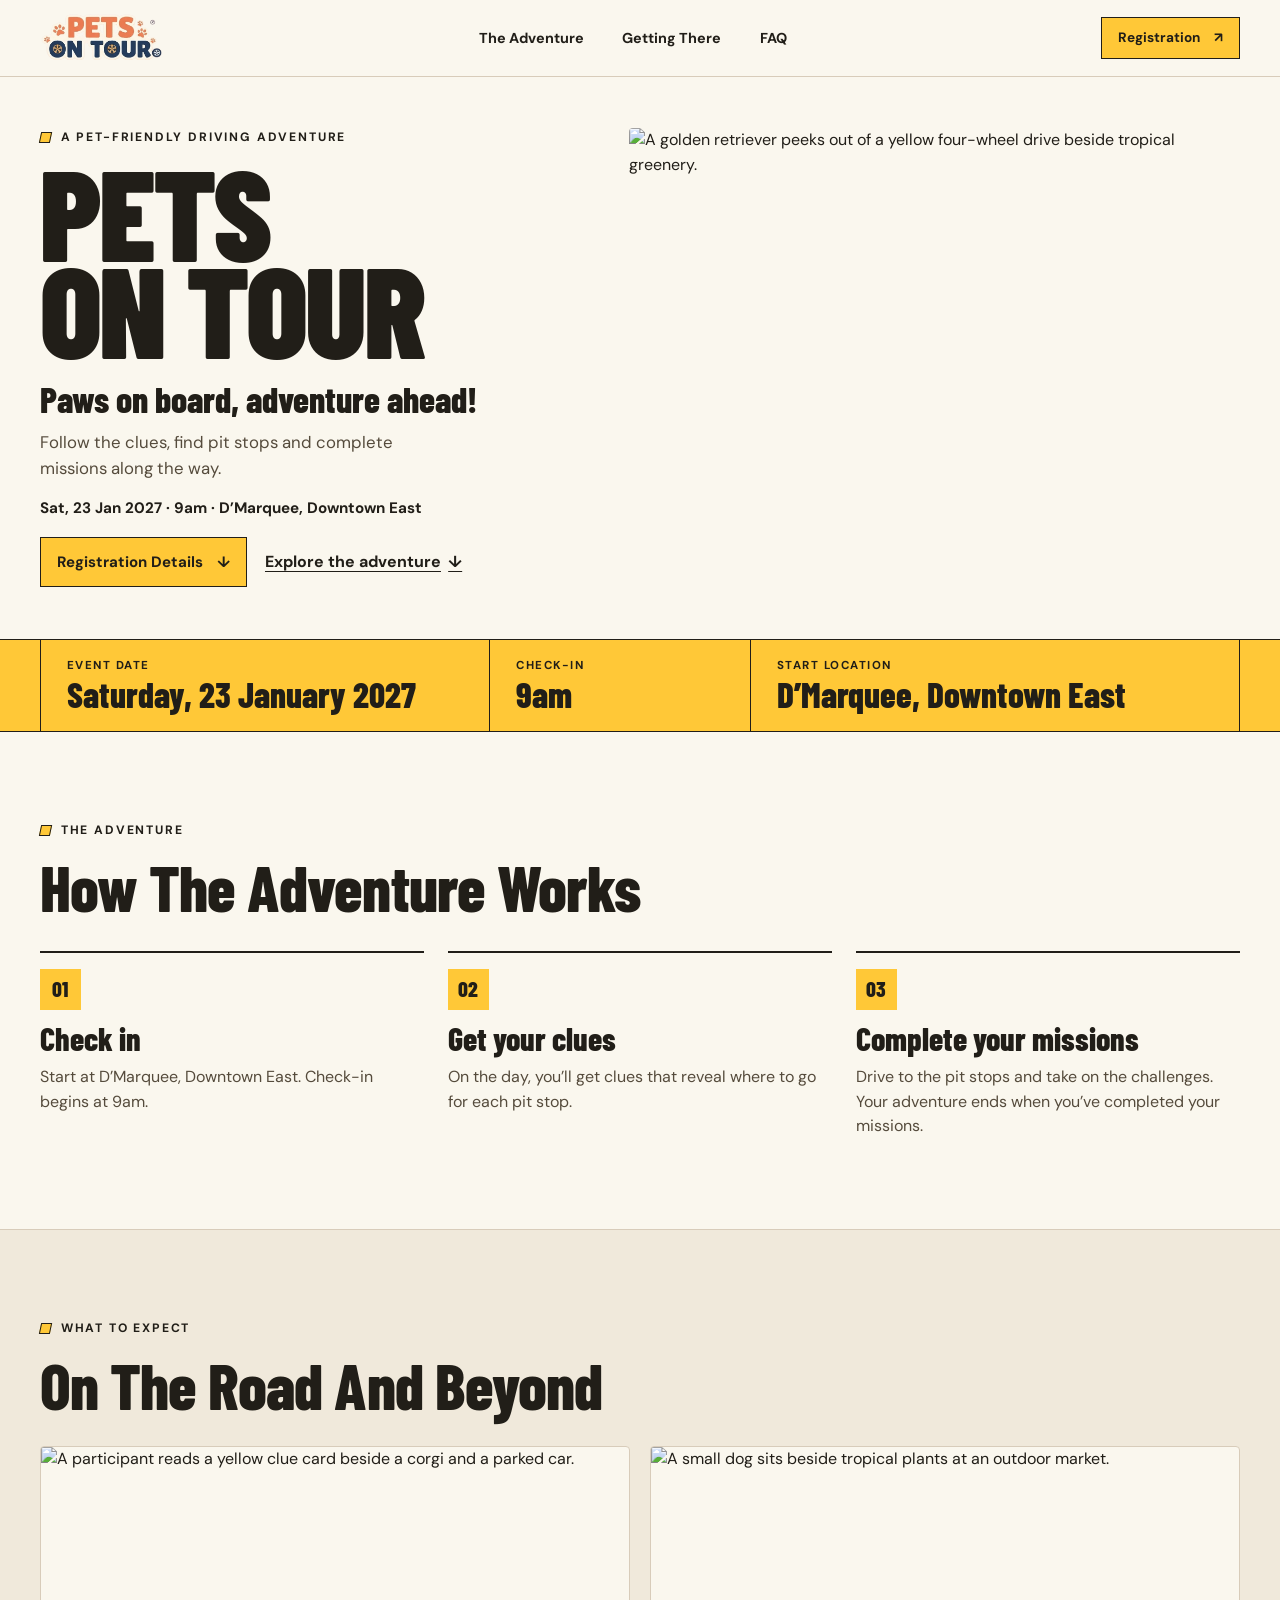
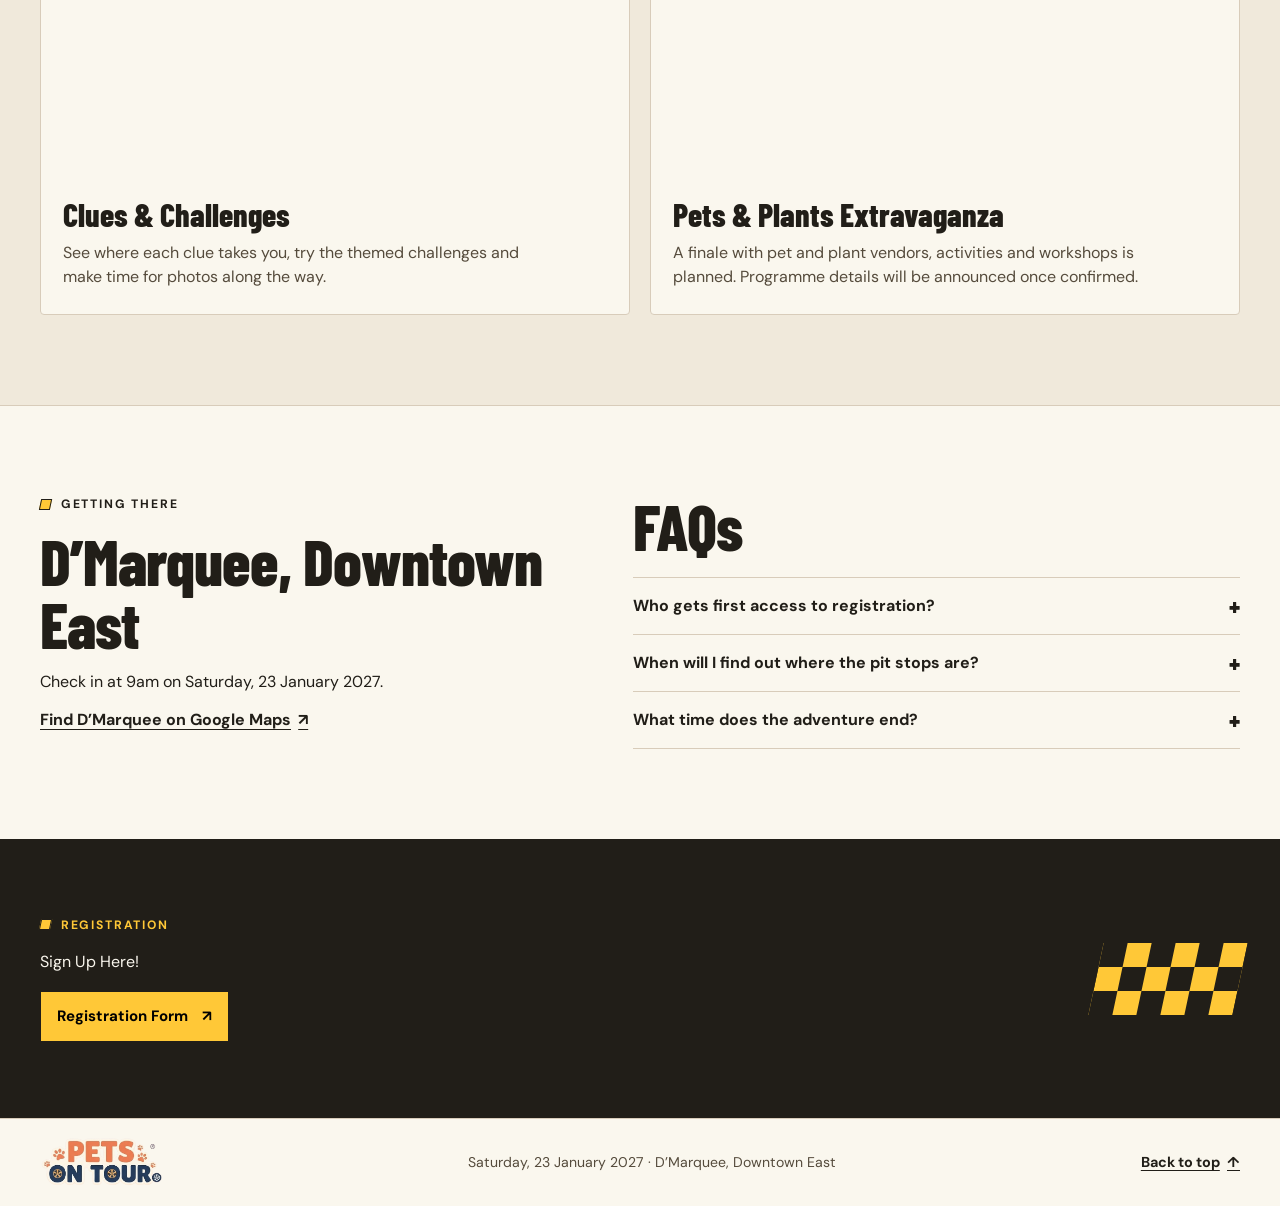
==== index.html @ f288d61d "Add Pets On Tour logo to header and footer" ====
<!doctype html>
<html lang="en-SG">
<head>
  <meta charset="utf-8">
  <meta name="viewport" content="width=device-width, initial-scale=1">
  <meta name="description" content="Pets On Tour is a pet-friendly driving adventure on Saturday, 23 January 2027. Check in at 9am at D’Marquee, Downtown East.">
  <meta name="theme-color" content="#faf7ee">
  <title>Pets On Tour | 23 January 2027</title>
  <link rel="stylesheet" href="styles.css?v=brand-logo">
</head>
<body id="top">
  <a class="skip-link" href="#main">Skip to content</a>
  <header class="site-header">
    <div class="container header-inner">
      <a class="wordmark" href="#top"><img src="assets/pets-on-tour-logo.png" width="461" height="219" alt="Pets On Tour"></a>
      <nav aria-label="Main navigation">
        <a href="#rally">The Adventure</a>
        <a href="#arrival">Getting There</a>
        <a href="#faq">FAQ</a>
      </nav>
      <a class="button button-small" href="https://forms.gle/8eM7j7muSxUhmRhAA">Registration <span aria-hidden="true">↗</span></a>
    </div>
  </header>

  <main id="main" tabindex="-1">
    <section class="hero container" aria-labelledby="event-title">
      <div class="hero-content">
        <p class="eyebrow"><span aria-hidden="true"></span> A pet-friendly driving adventure</p>
        <h1 id="event-title">Pets<span> On Tour</span></h1>
        <p class="tagline">Paws on board, adventure ahead!</p>
        <p class="intro">Follow the clues, find pit stops and complete missions along the way.</p>
        <p class="hero-date"><time datetime="2027-01-23">Sat, 23 Jan 2027</time> · 9am · D’Marquee, Downtown East</p>
        <div class="hero-actions">
          <a class="button" href="#registration">Registration Details <span aria-hidden="true">↓</span></a>
          <a class="text-link" href="#rally">Explore the adventure <span aria-hidden="true">↓</span></a>
        </div>
      </div>
      <img class="hero-image" src="assets/rally-hero.jpg" width="1440" height="1080" alt="A golden retriever peeks out of a yellow four-wheel drive beside tropical greenery." fetchpriority="high">
    </section>

    <div class="event-strip">
      <dl class="container event-facts">
        <div><dt>Event date</dt><dd><time datetime="2027-01-23">Saturday, 23 January 2027</time></dd></div>
        <div><dt>Check-in</dt><dd><time datetime="2027-01-23T09:00+08:00">9am</time></dd></div>
        <div><dt>Start location</dt><dd>D’Marquee, Downtown East</dd></div>
      </dl>
    </div>

    <section id="rally" class="section container" aria-labelledby="rally-title">
      <div class="section-intro">
        <p class="eyebrow"><span aria-hidden="true"></span> The adventure</p>
        <h2 id="rally-title">How The Adventure Works</h2>
      </div>
      <ol class="steps">
        <li><span class="step-number" aria-hidden="true">01</span><h3>Check in</h3><p>Start at D’Marquee, Downtown East. Check-in begins at 9am.</p></li>
        <li><span class="step-number" aria-hidden="true">02</span><h3>Get your clues</h3><p>On the day, you’ll get clues that reveal where to go for each pit stop.</p></li>
        <li><span class="step-number" aria-hidden="true">03</span><h3>Complete your missions</h3><p>Drive to the pit stops and take on the challenges. Your adventure ends when you’ve completed your missions.</p></li>
      </ol>
    </section>

    <section class="section highlights" aria-labelledby="highlights-title">
      <div class="container">
        <p class="eyebrow"><span aria-hidden="true"></span> What to expect</p>
        <h2 id="highlights-title">On The Road And Beyond</h2>
        <div class="cards">
          <article>
            <img src="assets/rally-clue.jpg" width="1000" height="667" loading="lazy" alt="A participant reads a yellow clue card beside a corgi and a parked car.">
            <div class="card-content">
              <h3>Clues &amp; Challenges</h3>
              <p>See where each clue takes you, try the themed challenges and make time for photos along the way.</p>
            </div>
          </article>
          <article>
            <img src="assets/pets-and-plants.jpg" width="1000" height="667" loading="lazy" alt="A small dog sits beside tropical plants at an outdoor market.">
            <div class="card-content">
              <h3>Pets &amp; Plants Extravaganza</h3>
              <p>A finale with pet and plant vendors, activities and workshops is planned. Programme details will be announced once confirmed.</p>
            </div>
          </article>
        </div>
      </div>
    </section>

    <div class="section container arrival-faq">
      <section id="arrival" class="arrival" aria-labelledby="arrival-title">
        <p class="eyebrow"><span aria-hidden="true"></span> Getting there</p>
        <h2 id="arrival-title">D’Marquee, Downtown East</h2>
        <p>Check in at 9am on Saturday, 23 January 2027.</p>
        <a class="text-link" href="https://www.google.com/maps/search/?api=1&amp;query=D%27Marquee+Downtown+East+Singapore">Find D’Marquee on Google Maps <span aria-hidden="true">↗</span></a>
      </section>
      <section id="faq" class="faq" aria-labelledby="faq-title">
        <h2 id="faq-title">FAQs</h2>
        <details>
          <summary>Who gets first access to registration?</summary>
          <p>Members of the Automobile Association of Singapore (AAS) get first access.</p>
        </details>
        <details>
          <summary>When will I find out where the pit stops are?</summary>
          <p>You’ll receive clues that reveal the pit stops on event day.</p>
        </details>
        <details>
          <summary>What time does the adventure end?</summary>
          <p>Your adventure ends when you complete your missions. Check-in starts at 9am.</p>
        </details>
      </section>
    </div>

    <section id="registration" class="registration" aria-labelledby="registration-title">
      <div class="container registration-inner">
        <div>
          <p id="registration-title" class="eyebrow"><span aria-hidden="true"></span> Registration</p>
          <p>Sign Up Here!</p>
          <a class="button" href="https://forms.gle/8eM7j7muSxUhmRhAA">Registration Form <span aria-hidden="true">↗</span></a>
        </div>
        <div class="finish-line" aria-hidden="true"></div>
      </div>
    </section>
  </main>

  <footer class="site-footer">
    <div class="container footer-inner">
      <a class="wordmark" href="#top"><img src="assets/pets-on-tour-logo.png" width="461" height="219" alt="Pets On Tour"></a>
      <p>Saturday, 23 January 2027 · D’Marquee, Downtown East</p>
      <a class="text-link" href="#top">Back to top <span aria-hidden="true">↑</span></a>
    </div>
  </footer>
</body>
</html>
---- styles.css ----
@import url('https://fonts.googleapis.com/css2?family=Barlow+Condensed:wght@700;800;900&family=DM+Sans:wght@400;500;600;700&display=swap');

:root {
  color-scheme: light;
  --ink: #211e18;
  --muted: #554b3c;
  --paper: #faf7ee;
  --sand: #f0e9db;
  --line: #d8ccba;
  --yellow: #ffc837;
  --heading: "Barlow Condensed", "Arial Narrow", Impact, sans-serif;
  --body: "DM Sans", system-ui, sans-serif;
}

*, *::before, *::after { box-sizing: border-box; }

@media (prefers-reduced-motion: no-preference) {
  html { scroll-behavior: smooth; }
}

body { margin: 0; background: var(--paper); color: var(--ink); font: 1rem/1.55 var(--body); }
img { display: block; max-width: 100%; }
a { color: inherit; }
:focus-visible { outline: 3px solid #834500; outline-offset: 4px; }
section[id] { scroll-margin-top: 1.5rem; }
p, h1, h2, h3, dl, dd { margin: 0; }
h1, h2, h3 { font-family: var(--heading); }
h2 { font-size: clamp(2.65rem, 5vw, 4.5rem); font-weight: 800; line-height: .98; letter-spacing: -.015em; }
h3 { font-size: 2rem; font-weight: 800; line-height: 1.05; }
.container { width: min(100% - 5rem, 78rem); margin-inline: auto; }

.skip-link { position: absolute; z-index: 2; top: .5rem; left: .5rem; padding: .75rem 1rem; background: var(--yellow); transform: translateY(-150%); }
.skip-link:focus { transform: translateY(0); }
.site-header { border-bottom: 1px solid var(--line); }
.header-inner, .footer-inner { display: flex; align-items: center; justify-content: space-between; gap: 1.25rem; min-height: 4.75rem; }
.wordmark { flex: 0 0 auto; }
.wordmark img { width: 7.75rem; height: auto; }
.finish-line {
  background: repeating-conic-gradient(currentColor 0 25%, transparent 0 50%) 0 0 / 16px 16px;
}
.site-header nav { display: flex; gap: clamp(1rem, 3vw, 2.65rem); }
.site-header nav a { font-size: .9rem; font-weight: 700; text-decoration: none; }
.site-header nav a:hover { text-decoration: underline; text-underline-offset: .24em; }

.button {
  display: inline-flex;
  justify-content: center;
  align-items: center;
  gap: .85rem;
  min-height: 3.15rem;
  padding: .55rem 1rem;
  border: 1px solid var(--ink);
  background: var(--yellow);
  font-size: .94rem;
  font-weight: 700;
  text-decoration: none;
}
.button:hover { background: var(--ink); color: var(--paper); }
.button-small { min-height: 2.6rem; font-size: .85rem; }
.text-link { display: inline-flex; align-items: center; gap: .45rem; width: fit-content; min-height: 2.75rem; font-weight: 700; text-decoration-thickness: 1px; text-underline-offset: .23em; }
.text-link:hover { text-decoration-thickness: 2px; }

.hero { display: grid; grid-template-columns: minmax(0, .88fr) minmax(0, 1fr); align-items: stretch; gap: clamp(2rem, 4vw, 4.5rem); padding-block: clamp(2.4rem, 4vw, 3.3rem); }
.hero-content { align-self: center; }
.eyebrow { display: flex; align-items: center; gap: .6rem; margin-bottom: 1rem; font-size: .76rem; font-weight: 700; letter-spacing: .15em; text-transform: uppercase; }
.eyebrow span { width: .7rem; height: .7rem; background: var(--yellow); border: 1px solid var(--ink); transform: skewX(-12deg); }
h1 { font-size: clamp(5.3rem, 10vw, 9.8rem); font-weight: 900; line-height: .76; letter-spacing: -.025em; text-transform: uppercase; }
h1 span { display: block; }
.tagline { margin-top: 1.45rem; font: 800 clamp(1.65rem, 2.8vw, 2.45rem)/1 var(--heading); }
.intro { margin-top: .8rem; max-width: 34ch; color: var(--muted); font-size: 1.05rem; }
.hero-date { margin-top: 1rem; font-size: .95rem; font-weight: 700; }
.hero-actions { display: flex; flex-wrap: wrap; align-items: center; gap: .55rem 1.15rem; margin-top: 1rem; }
.priority { margin-top: .65rem; color: var(--muted); font-size: .87rem; }
.hero-image { width: 100%; height: 100%; min-height: 28rem; max-height: 36rem; object-fit: cover; object-position: 61% center; border-radius: .25rem; }

.event-strip { background: var(--yellow); border-block: 1px solid var(--ink); }
.event-facts { display: grid; grid-template-columns: 1.12fr .65fr 1.22fr; }
.event-facts > div { padding: 1.1rem clamp(.65rem, 2vw, 1.75rem); border-inline-start: 1px solid var(--ink); }
.event-facts > div:last-child { border-inline-end: 1px solid var(--ink); }
.event-facts dt { font-size: .72rem; font-weight: 700; letter-spacing: .13em; text-transform: uppercase; }
.event-facts dd { font: 800 clamp(1.2rem, 3vw, 2.2rem)/1.08 var(--heading); }

.section { padding-block: clamp(3.4rem, 7vw, 6rem); }
.steps { display: grid; grid-template-columns: repeat(3, 1fr); gap: 1.5rem; padding: 0; margin: 2rem 0 0; list-style: none; }
.steps li { border-top: 2px solid var(--ink); padding: 1rem .5rem 0 0; }
.step-number { display: inline-grid; place-items: center; width: 2.55rem; height: 2.55rem; margin-bottom: .8rem; background: var(--yellow); font: 800 1.35rem/1 var(--heading); }
.steps p, .card-content p { margin-top: .55rem; color: var(--muted); max-width: 45ch; }
.highlights { background: var(--sand); border-block: 1px solid var(--line); }
.cards { display: grid; grid-template-columns: repeat(2, 1fr); gap: 1.25rem; margin-top: 1.8rem; }
.cards article { overflow: hidden; border: 1px solid var(--line); border-radius: .25rem; background: var(--paper); }
.cards img { width: 100%; height: auto; aspect-ratio: 16 / 9; object-fit: cover; }
.card-content { padding: 1.3rem 1.4rem 1.5rem; }
.arrival-faq { display: grid; grid-template-columns: .85fr 1fr; align-items: start; gap: clamp(2rem, 6vw, 6rem); }
.arrival p:not(.eyebrow) { margin-top: .9rem; }
.arrival .text-link { margin-top: .25rem; }
.faq h2 { margin-bottom: 1.2rem; }
details { border-top: 1px solid var(--line); }
details:last-child { border-bottom: 1px solid var(--line); }
summary { display: flex; justify-content: space-between; align-items: center; gap: 1rem; padding: .95rem 0; font-weight: 700; cursor: pointer; list-style: none; }
summary::-webkit-details-marker { display: none; }
summary::after { content: "+" / ""; font: 800 1.6rem/1 var(--heading); }
details[open] summary::after { content: "−" / ""; }
details p { margin: -.1rem 2rem 1rem 0; color: var(--muted); }

.registration { background: var(--ink); color: var(--paper); }
.registration-inner { position: relative; display: flex; align-items: center; justify-content: space-between; gap: 2rem; padding-block: clamp(2.7rem, 6vw, 4.8rem); }
.registration .eyebrow { color: var(--yellow); }
.registration .button { margin-top: 1rem; color: #000; }
.registration .button:hover { background: var(--paper); }
.registration .button:focus-visible { outline-color: var(--yellow); }
.finish-line { flex: 0 0 9rem; height: 4.5rem; background-size: 48px 48px; color: var(--yellow); transform: skewX(-12deg); }
.site-footer { border-top: 1px solid var(--line); }
.footer-inner { padding-block: .85rem; }
.footer-inner p { color: var(--muted); font-size: .88rem; }
.footer-inner .text-link { font-size: .9rem; white-space: nowrap; }

@media (max-width: 900px) {
  .container { width: calc(100% - 3rem); }
  .hero { gap: 1.7rem; }
  h1 { font-size: clamp(4.6rem, 12vw, 7.6rem); }
  .hero-image { min-height: 24rem; }
}

@media (max-width: 700px) {
  .container { width: calc(100% - 2rem); }
  .header-inner { flex-wrap: wrap; column-gap: .75rem; row-gap: .15rem; padding-block: .65rem .4rem; }
  .header-inner nav { order: 1; width: 100%; gap: 1.35rem; }
  .header-inner nav a { display: inline-flex; align-items: center; min-height: 2.75rem; }
  .hero { grid-template-columns: 1fr; gap: 1.65rem; }
  h1 { font-size: clamp(4.25rem, 16vw, 7.5rem); }
  .hero-image { min-height: 0; aspect-ratio: 4 / 3; }
  .event-facts > div { padding-block: .9rem; }
  .event-facts dd { font-size: clamp(1rem, 4.1vw, 1.55rem); }
  .steps, .arrival-faq { grid-template-columns: 1fr; }
  .steps { gap: 1.2rem; }
  .arrival-faq { gap: 2.6rem; }
  .footer-inner { flex-wrap: wrap; }
  .footer-inner p { order: 1; width: 100%; }
}

@media (max-width: 480px) {
  .cards { grid-template-columns: 1fr; }
  .finish-line { display: none; }
}
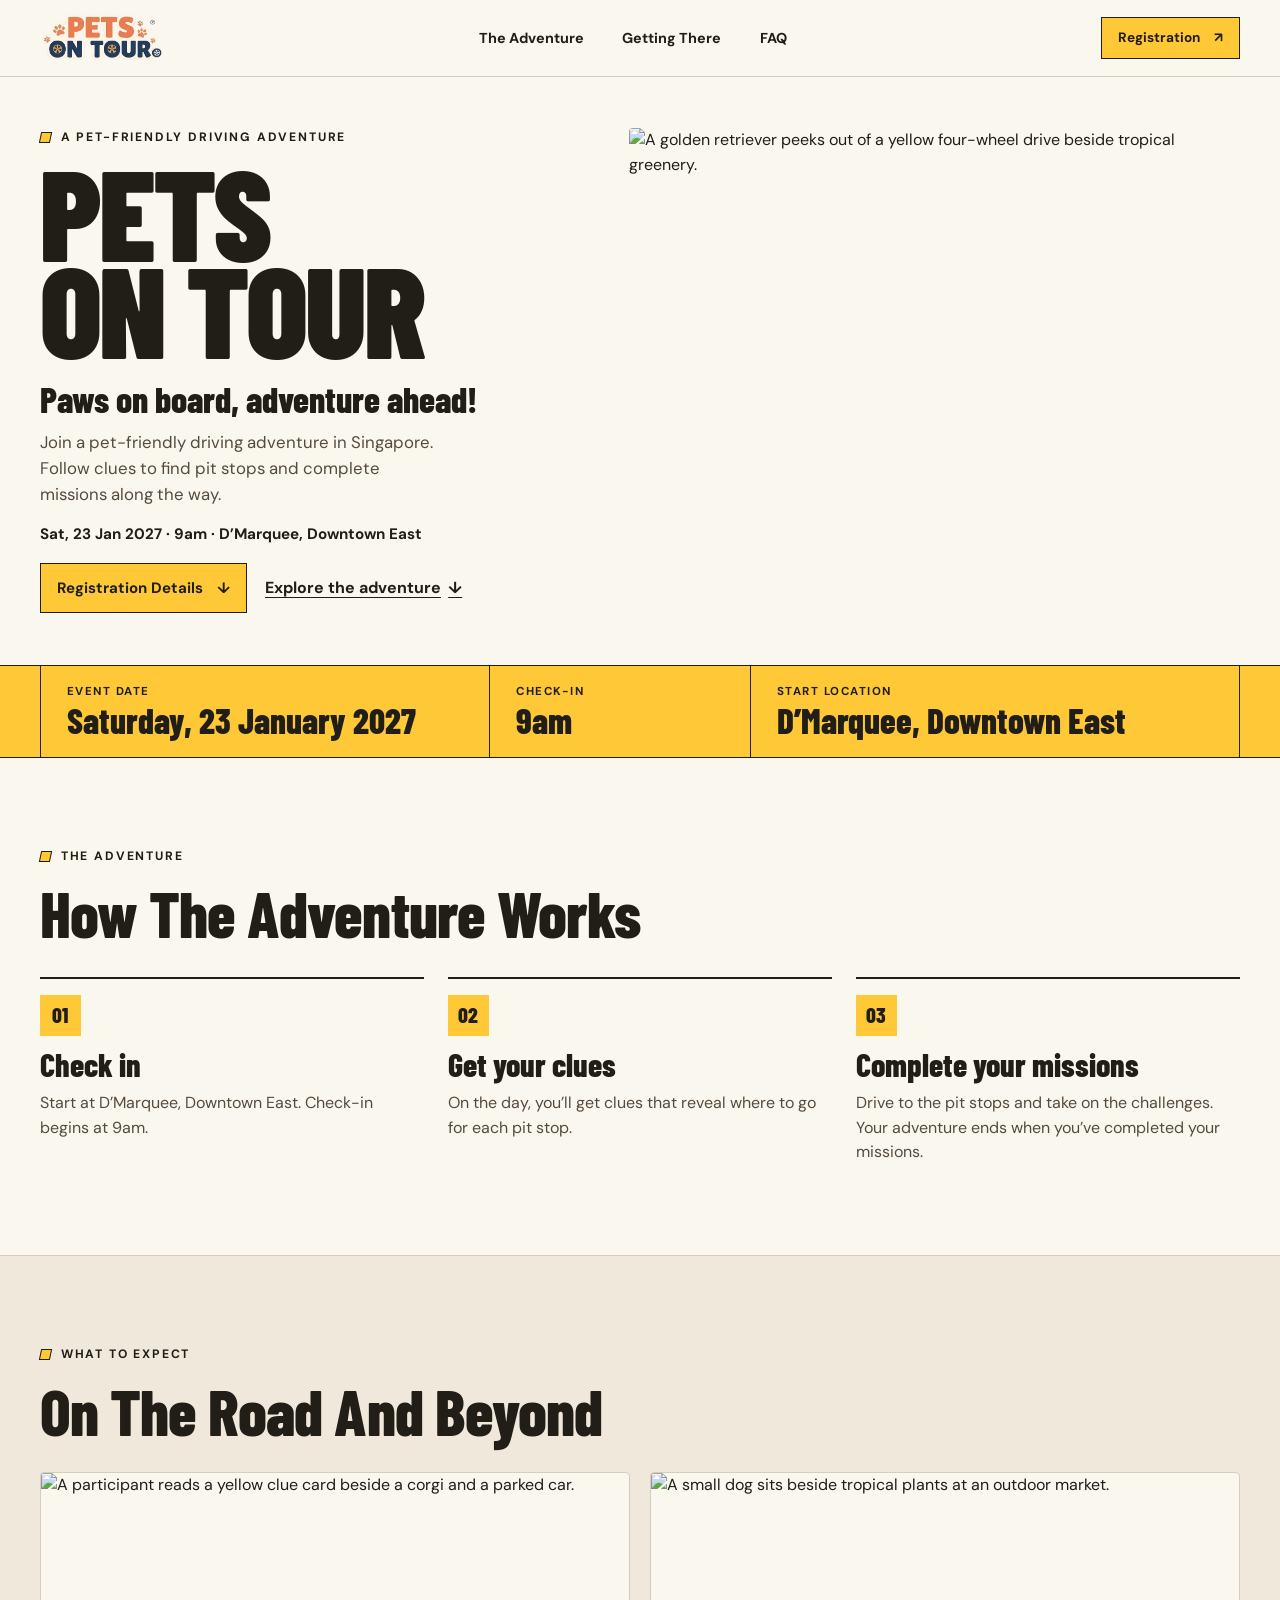
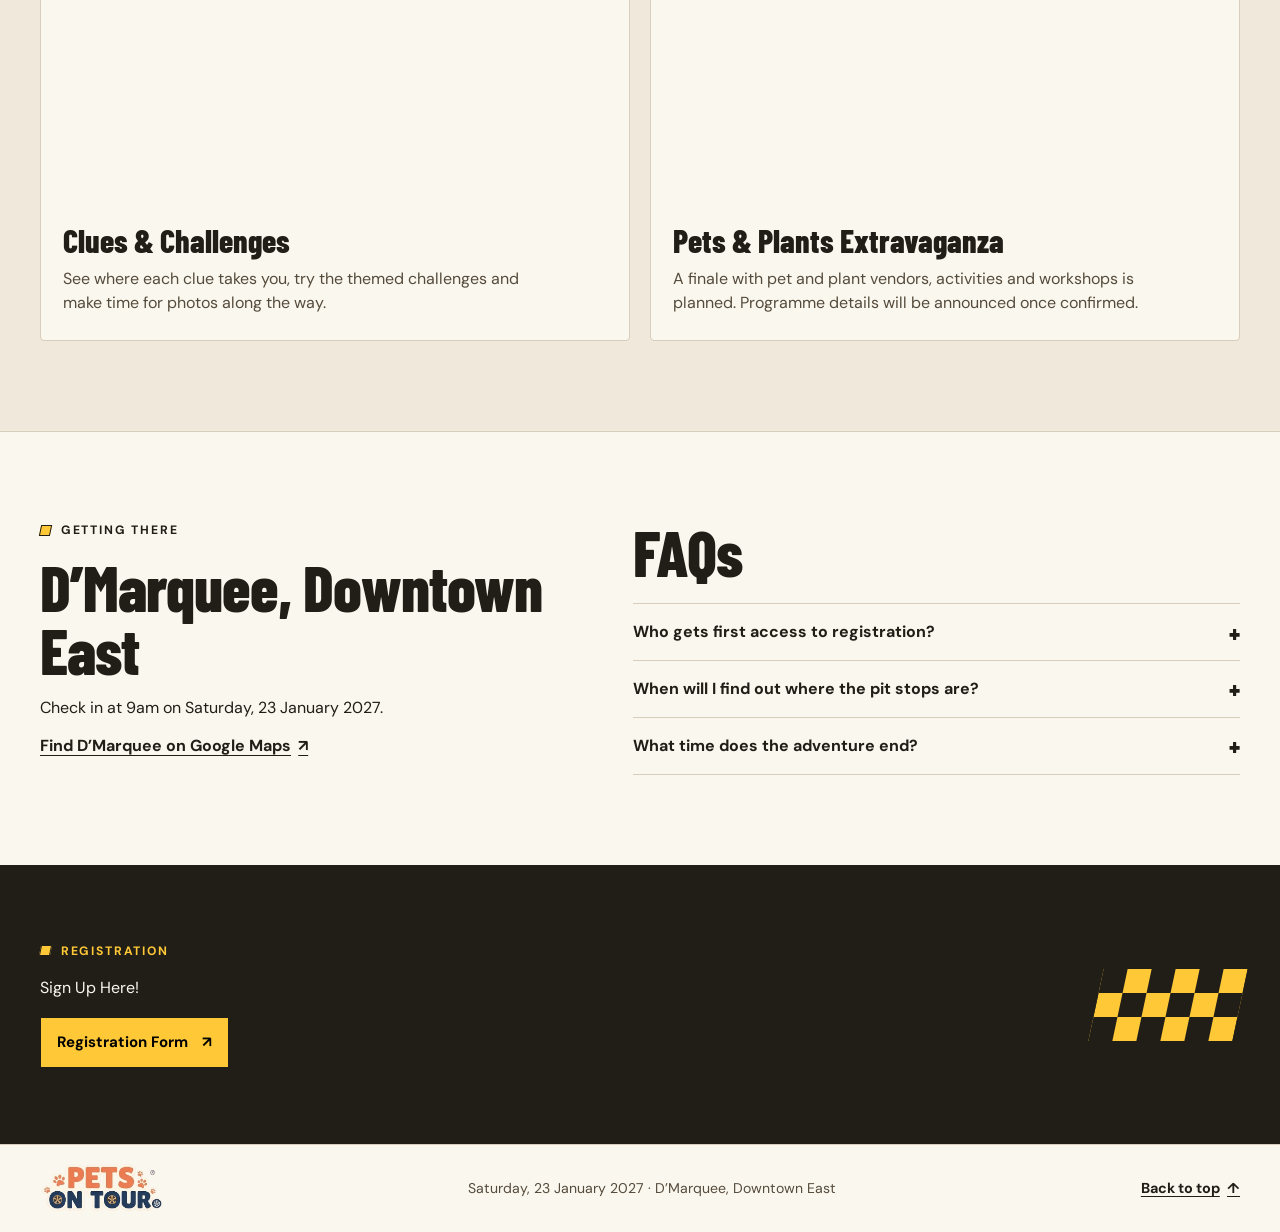
==== commit 20a4bf67: "Improve Pets On Tour search metadata" ====
--- a/index.html
+++ b/index.html
@@ -3,9 +3,10 @@
 <head>
   <meta charset="utf-8">
   <meta name="viewport" content="width=device-width, initial-scale=1">
-  <meta name="description" content="Pets On Tour is a pet-friendly driving adventure on Saturday, 23 January 2027. Check in at 9am at D’Marquee, Downtown East.">
+  <meta name="description" content="Join Pets On Tour, a pet-friendly driving adventure in Singapore on 23 January 2027. Follow clues and complete missions, starting at D’Marquee, Downtown East.">
   <meta name="theme-color" content="#faf7ee">
-  <title>Pets On Tour | 23 January 2027</title>
+  <title>Pets On Tour Singapore | Pet-Friendly Driving Adventure</title>
+  <link rel="canonical" href="https://petsontoursg.com/">
   <link rel="stylesheet" href="styles.css?v=brand-logo">
 </head>
 <body id="top">
@@ -28,7 +29,7 @@
         <p class="eyebrow"><span aria-hidden="true"></span> A pet-friendly driving adventure</p>
         <h1 id="event-title">Pets<span> On Tour</span></h1>
         <p class="tagline">Paws on board, adventure ahead!</p>
-        <p class="intro">Follow the clues, find pit stops and complete missions along the way.</p>
+        <p class="intro">Join a pet-friendly driving adventure in Singapore. Follow clues to find pit stops and complete missions along the way.</p>
         <p class="hero-date"><time datetime="2027-01-23">Sat, 23 Jan 2027</time> · 9am · D’Marquee, Downtown East</p>
         <div class="hero-actions">
           <a class="button" href="#registration">Registration Details <span aria-hidden="true">↓</span></a>
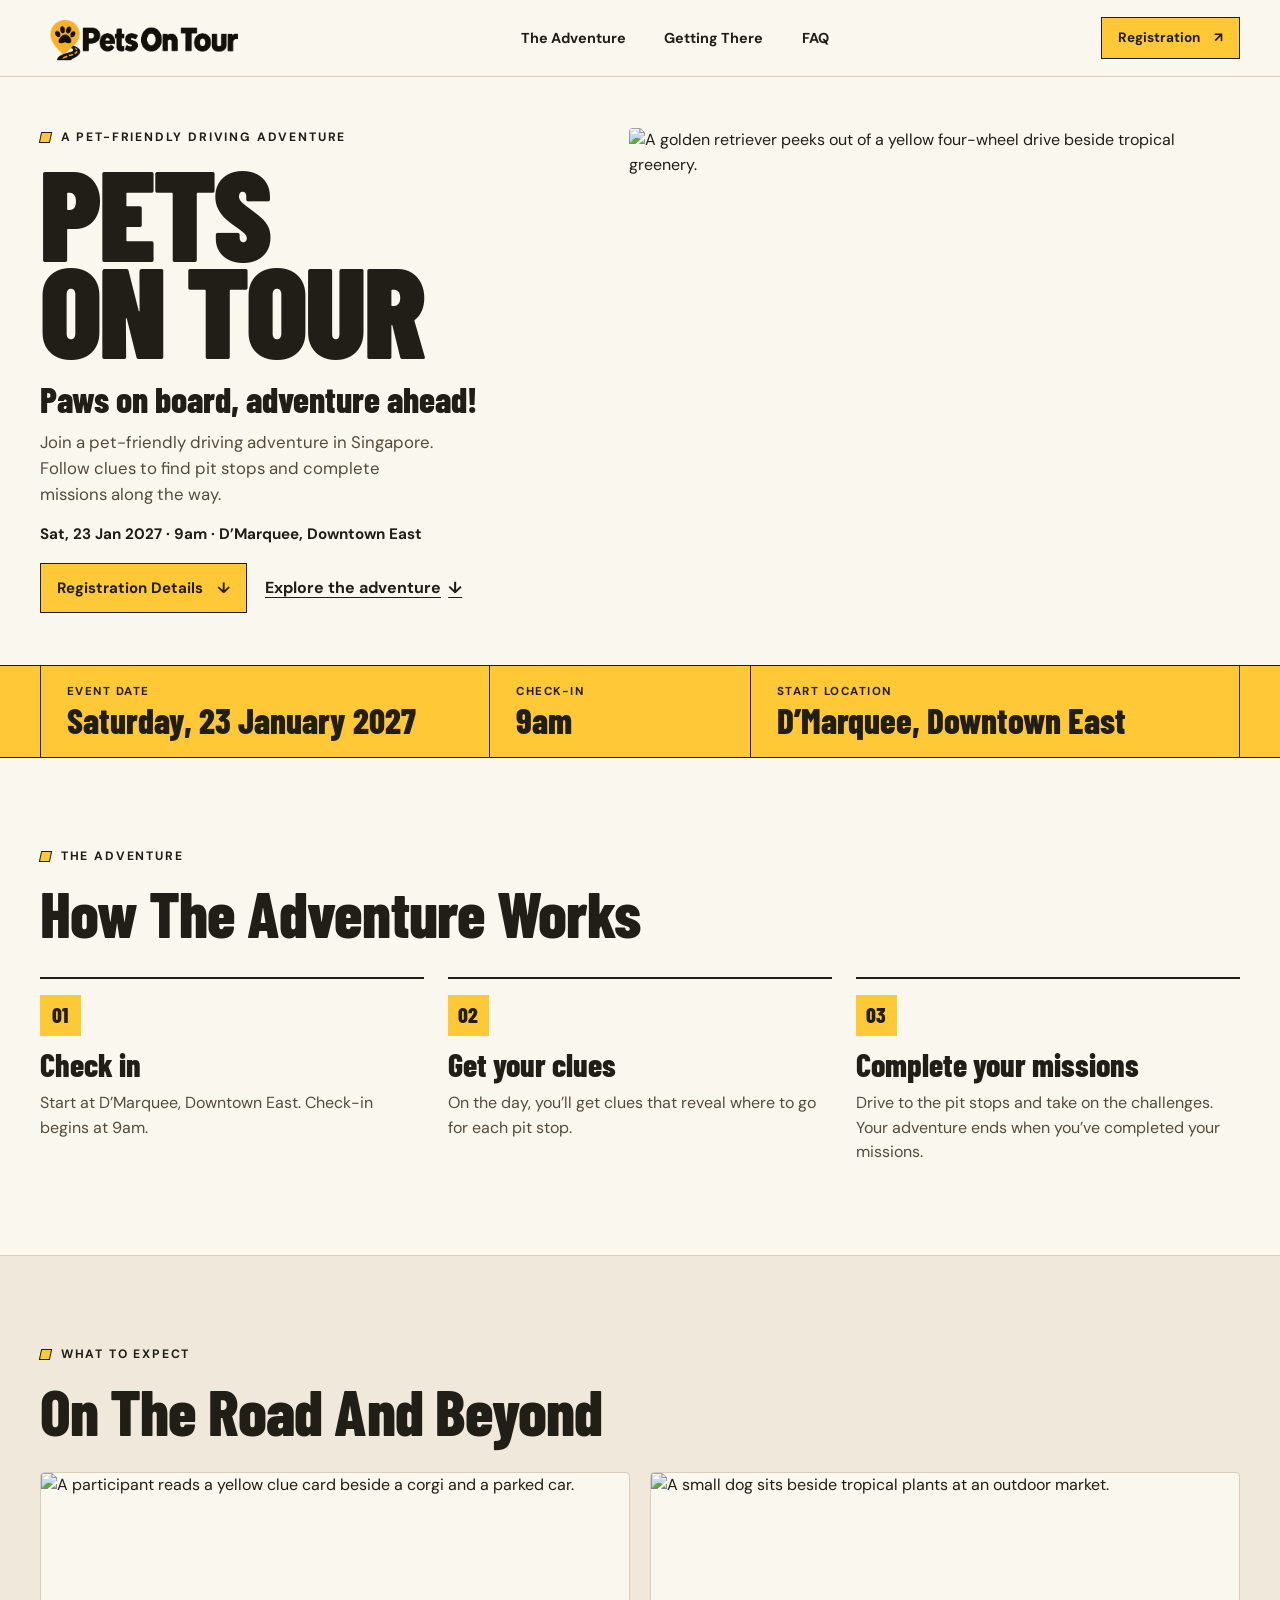
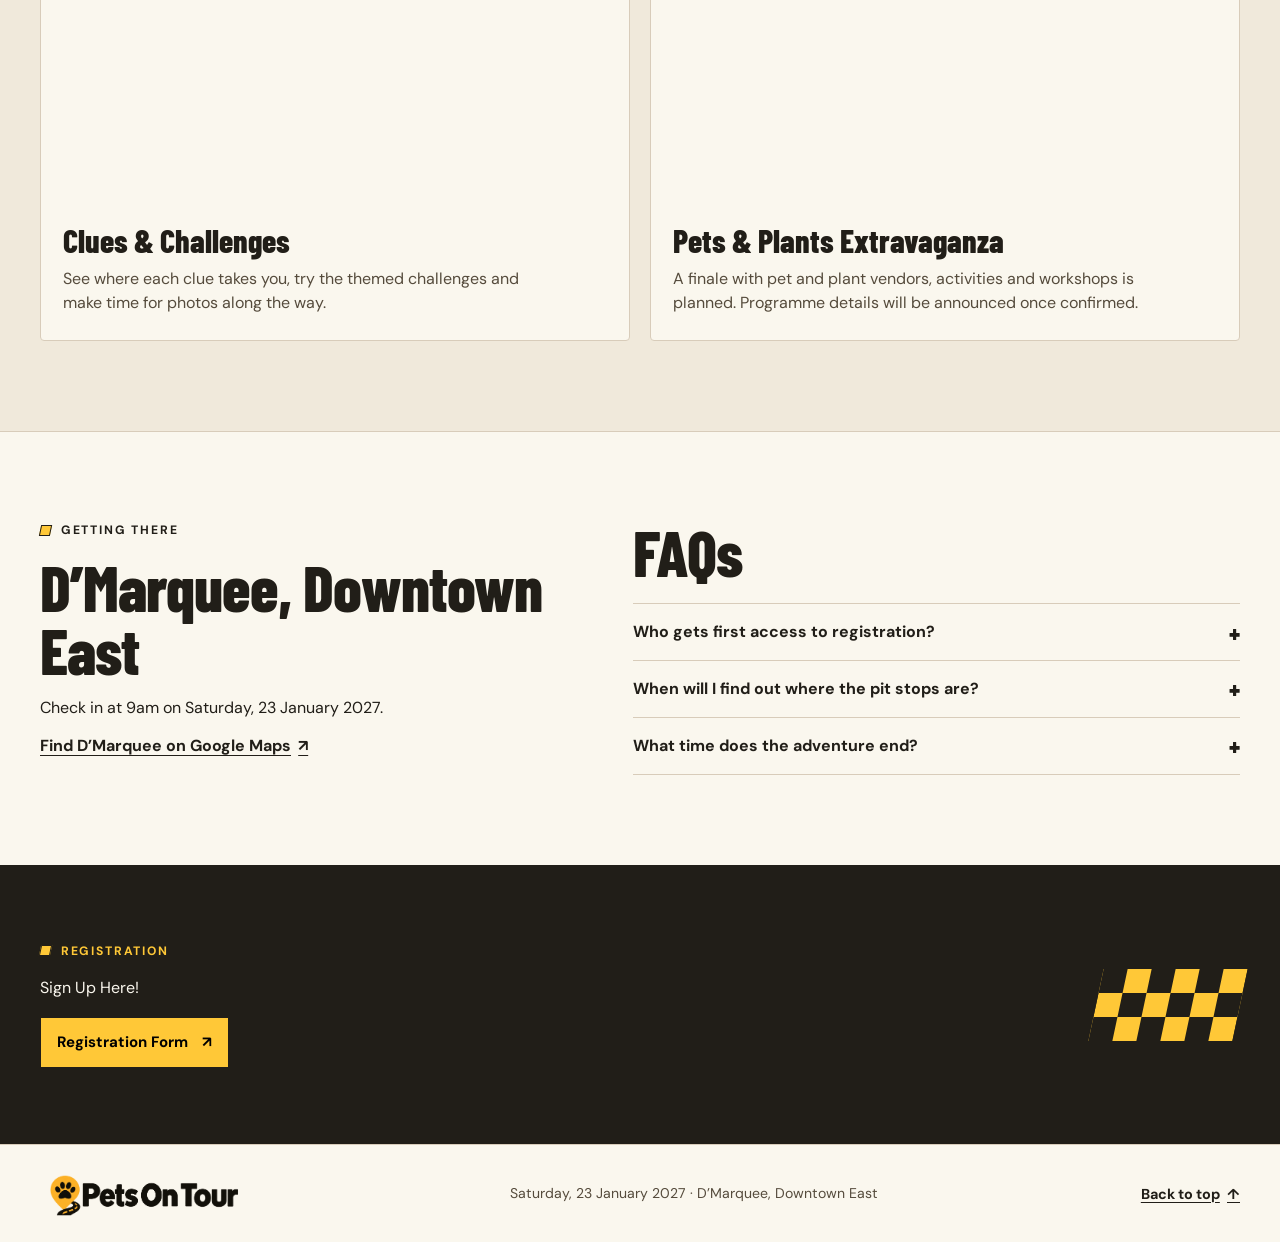
==== commit 8883b1c1: "Use new Pets On Tour website wordmark" ====
--- a/index.html
+++ b/index.html
@@ -7,13 +7,13 @@
   <meta name="theme-color" content="#faf7ee">
   <title>Pets On Tour Singapore | Pet-Friendly Driving Adventure</title>
   <link rel="canonical" href="https://petsontoursg.com/">
-  <link rel="stylesheet" href="styles.css?v=brand-logo">
+  <link rel="stylesheet" href="styles.css?v=tour-wordmark">
 </head>
 <body id="top">
   <a class="skip-link" href="#main">Skip to content</a>
   <header class="site-header">
     <div class="container header-inner">
-      <a class="wordmark" href="#top"><img src="assets/pets-on-tour-logo.png" width="461" height="219" alt="Pets On Tour"></a>
+      <a class="wordmark" href="#top"><img src="assets/pets-on-tour-wordmark.png" width="1086" height="362" alt="Pets On Tour"></a>
       <nav aria-label="Main navigation">
         <a href="#rally">The Adventure</a>
         <a href="#arrival">Getting There</a>
@@ -120,7 +120,7 @@
 
   <footer class="site-footer">
     <div class="container footer-inner">
-      <a class="wordmark" href="#top"><img src="assets/pets-on-tour-logo.png" width="461" height="219" alt="Pets On Tour"></a>
+      <a class="wordmark" href="#top"><img src="assets/pets-on-tour-wordmark.png" width="1086" height="362" alt="Pets On Tour"></a>
       <p>Saturday, 23 January 2027 · D’Marquee, Downtown East</p>
       <a class="text-link" href="#top">Back to top <span aria-hidden="true">↑</span></a>
     </div>
--- a/styles.css
+++ b/styles.css
@@ -34,7 +34,7 @@
 .site-header { border-bottom: 1px solid var(--line); }
 .header-inner, .footer-inner { display: flex; align-items: center; justify-content: space-between; gap: 1.25rem; min-height: 4.75rem; }
 .wordmark { flex: 0 0 auto; }
-.wordmark img { width: 7.75rem; height: auto; }
+.wordmark img { width: clamp(9rem, 24vw, 13rem); height: auto; }
 .finish-line {
   background: repeating-conic-gradient(currentColor 0 25%, transparent 0 50%) 0 0 / 16px 16px;
 }
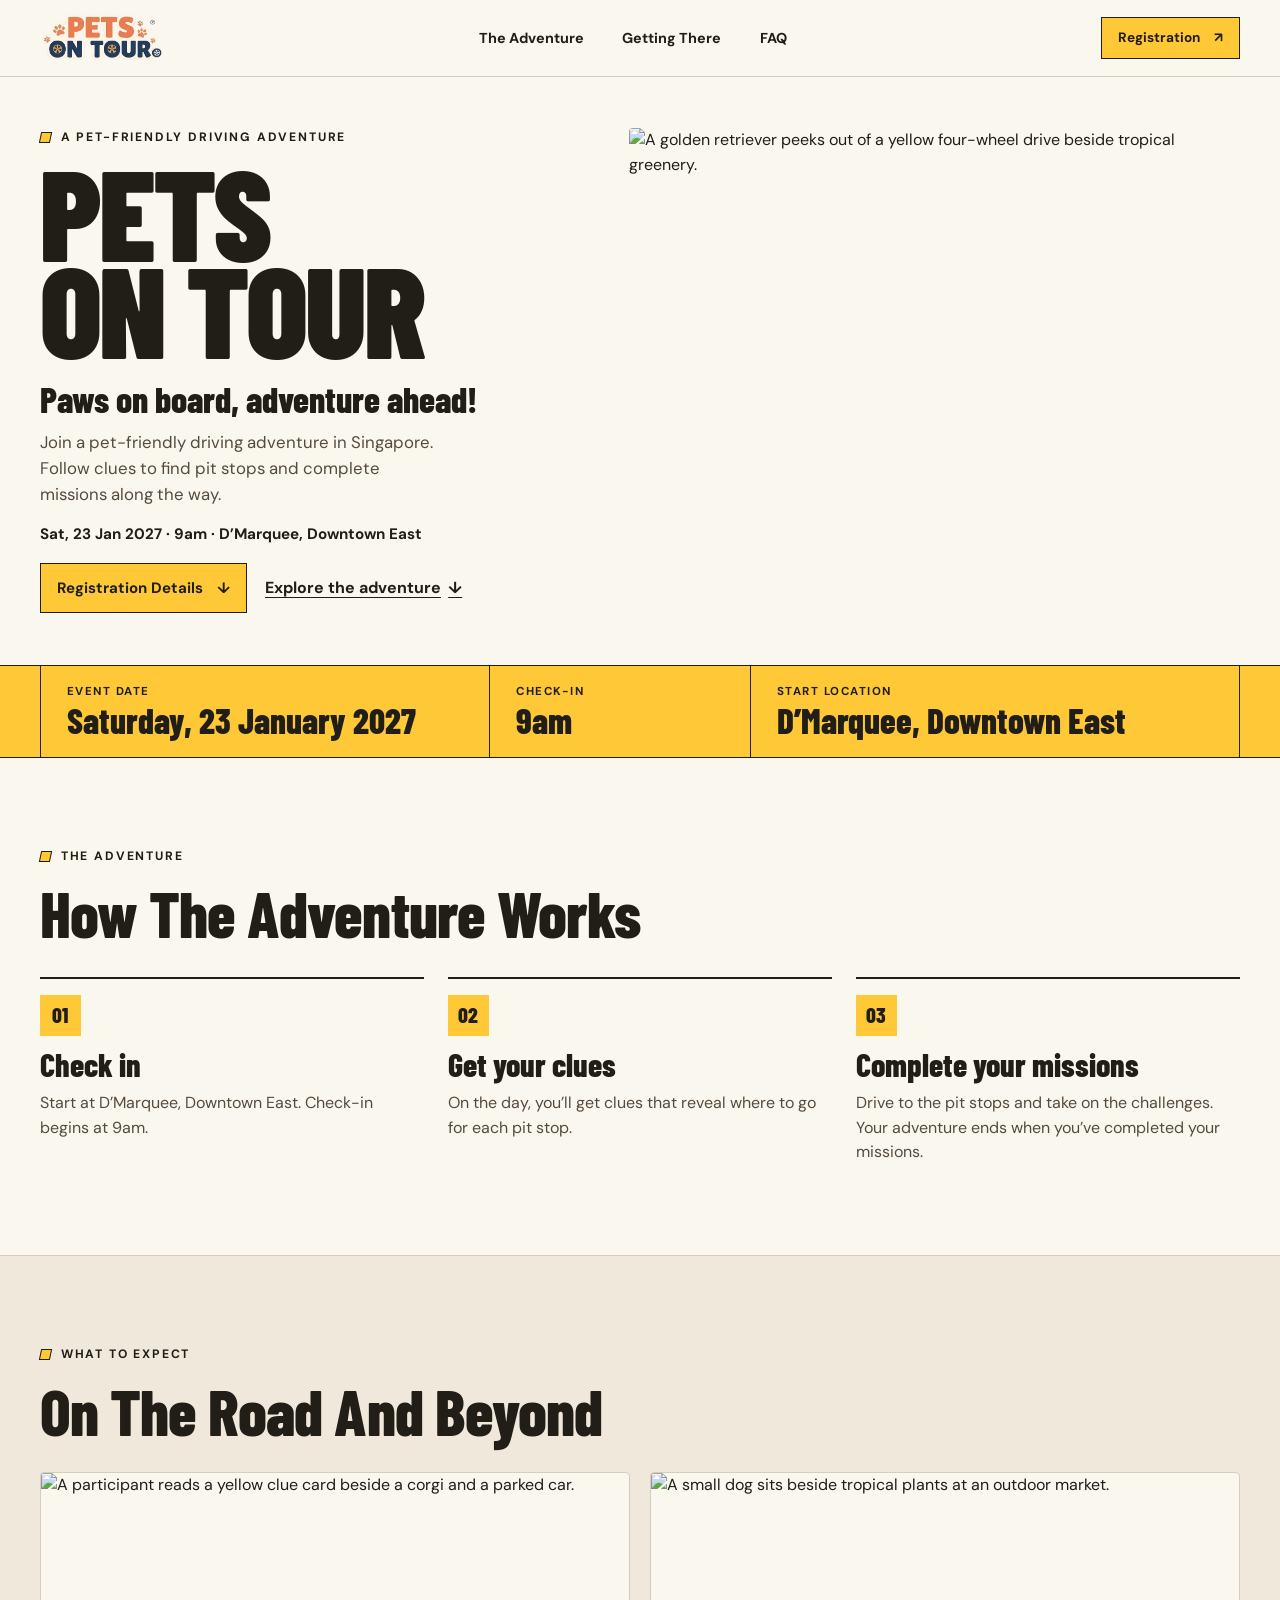
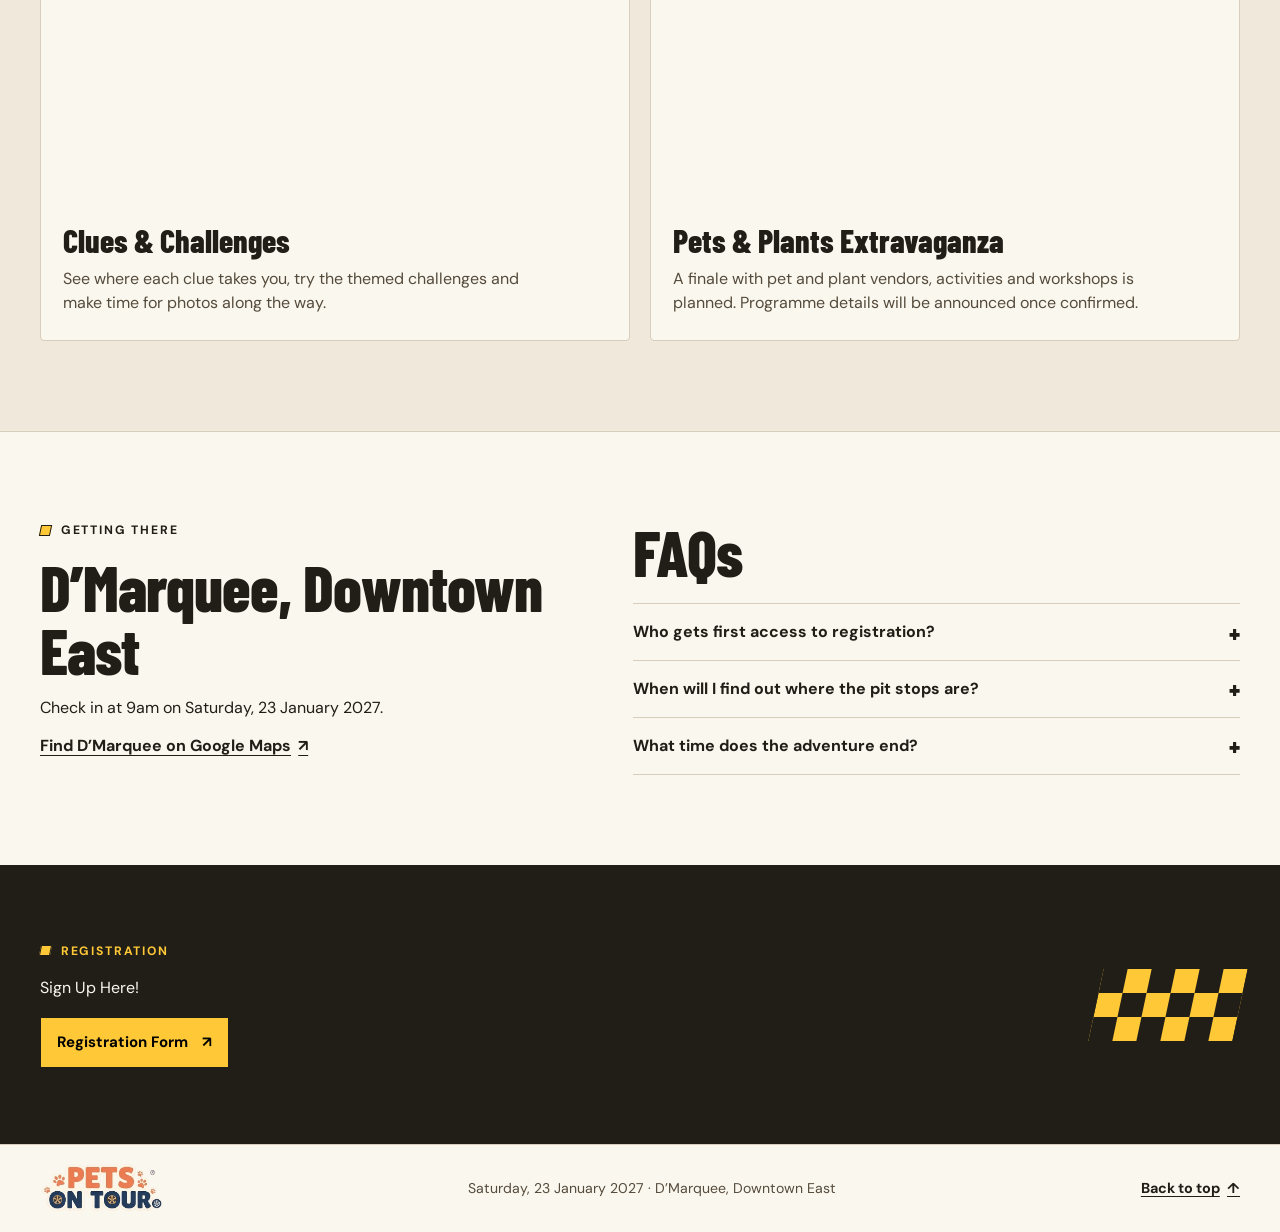
==== commit 3ed4c9b0: "Restore original site logo and add search favicon" ====
--- a/index.html
+++ b/index.html
@@ -7,13 +7,14 @@
   <meta name="theme-color" content="#faf7ee">
   <title>Pets On Tour Singapore | Pet-Friendly Driving Adventure</title>
   <link rel="canonical" href="https://petsontoursg.com/">
-  <link rel="stylesheet" href="styles.css?v=tour-wordmark">
+  <link rel="icon" href="/favicon.png" type="image/png" sizes="96x96">
+  <link rel="stylesheet" href="styles.css?v=brand-logo">
 </head>
 <body id="top">
   <a class="skip-link" href="#main">Skip to content</a>
   <header class="site-header">
     <div class="container header-inner">
-      <a class="wordmark" href="#top"><img src="assets/pets-on-tour-wordmark.png" width="1086" height="362" alt="Pets On Tour"></a>
+      <a class="wordmark" href="#top"><img src="assets/pets-on-tour-logo.png" width="461" height="219" alt="Pets On Tour"></a>
       <nav aria-label="Main navigation">
         <a href="#rally">The Adventure</a>
         <a href="#arrival">Getting There</a>
@@ -120,7 +121,7 @@
 
   <footer class="site-footer">
     <div class="container footer-inner">
-      <a class="wordmark" href="#top"><img src="assets/pets-on-tour-wordmark.png" width="1086" height="362" alt="Pets On Tour"></a>
+      <a class="wordmark" href="#top"><img src="assets/pets-on-tour-logo.png" width="461" height="219" alt="Pets On Tour"></a>
       <p>Saturday, 23 January 2027 · D’Marquee, Downtown East</p>
       <a class="text-link" href="#top">Back to top <span aria-hidden="true">↑</span></a>
     </div>
--- a/styles.css
+++ b/styles.css
@@ -34,7 +34,7 @@
 .site-header { border-bottom: 1px solid var(--line); }
 .header-inner, .footer-inner { display: flex; align-items: center; justify-content: space-between; gap: 1.25rem; min-height: 4.75rem; }
 .wordmark { flex: 0 0 auto; }
-.wordmark img { width: clamp(9rem, 24vw, 13rem); height: auto; }
+.wordmark img { width: 7.75rem; height: auto; }
 .finish-line {
   background: repeating-conic-gradient(currentColor 0 25%, transparent 0 50%) 0 0 / 16px 16px;
 }
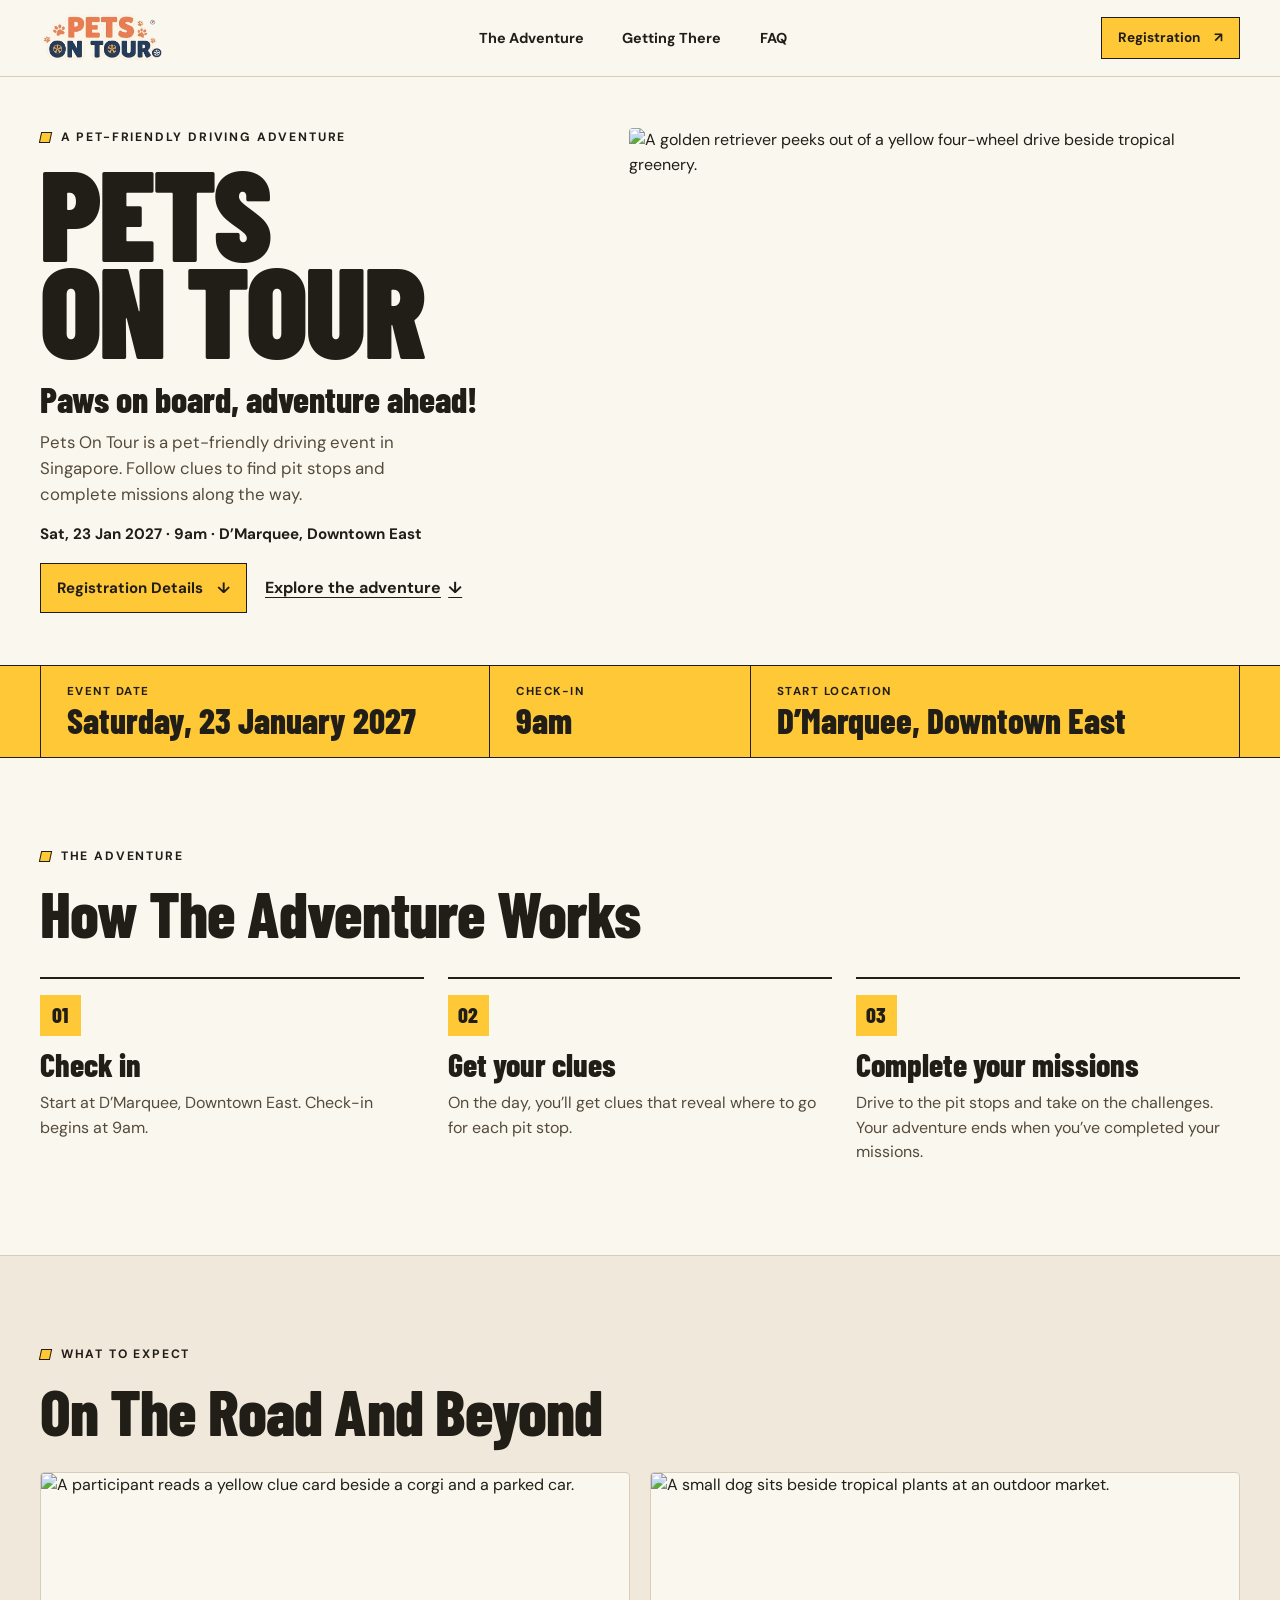
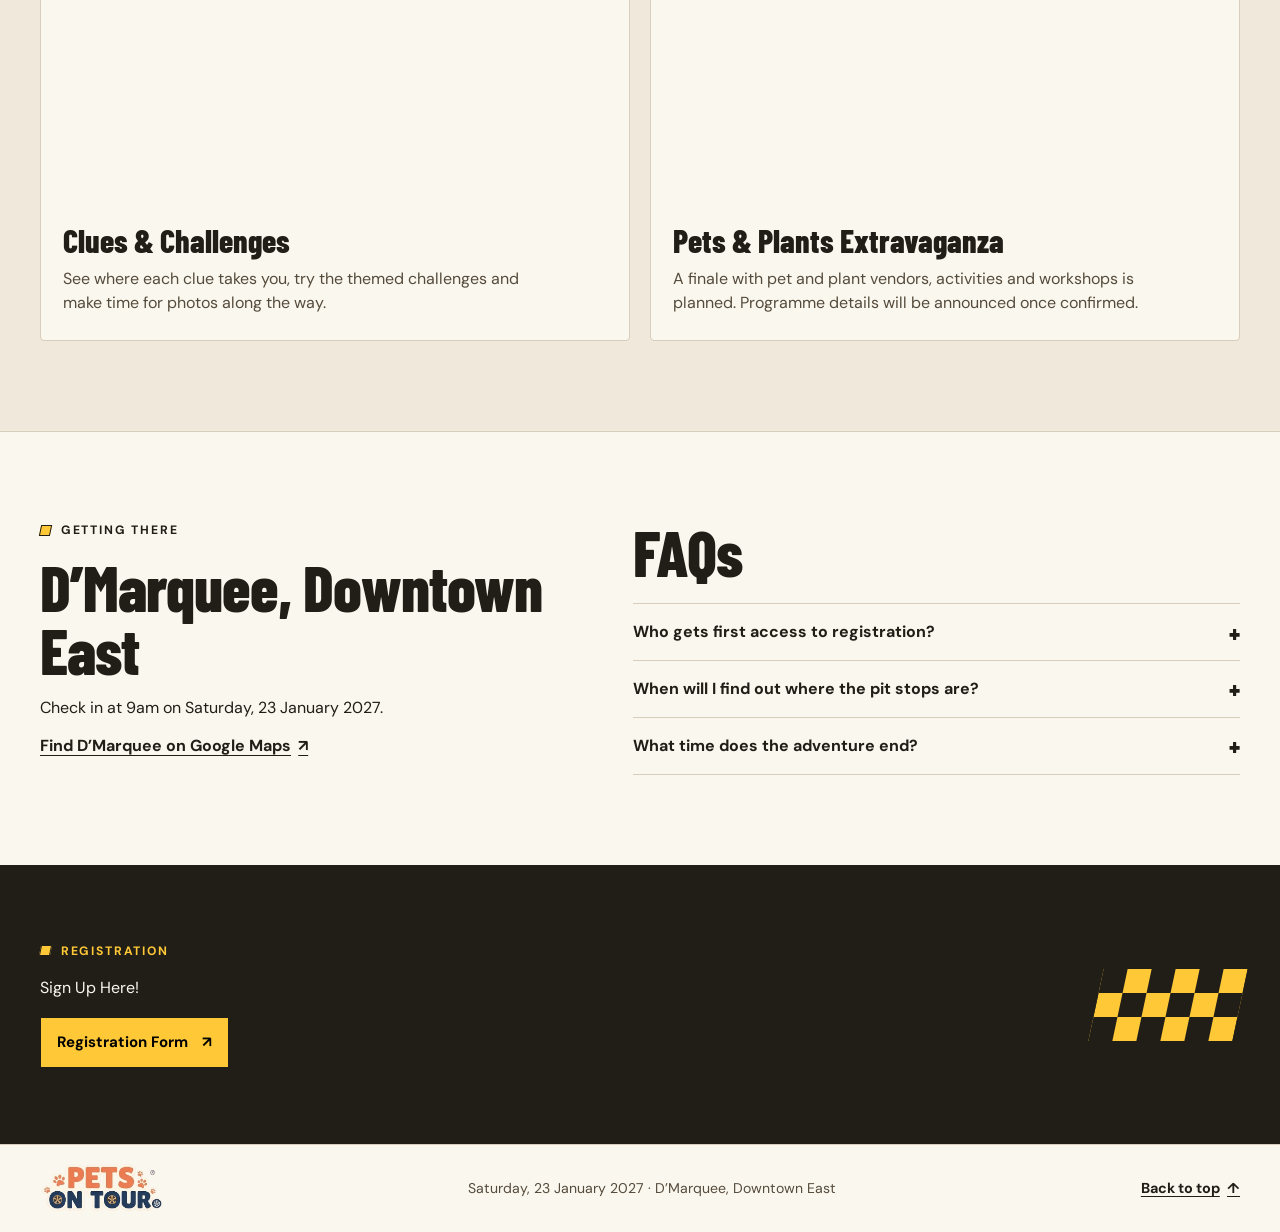
==== commit f65d2f16: "Identify Pets On Tour with explicit event structured data" ====
--- a/index.html
+++ b/index.html
@@ -7,6 +7,27 @@
   <meta name="theme-color" content="#faf7ee">
   <title>Pets On Tour Singapore | Pet-Friendly Driving Adventure</title>
   <link rel="canonical" href="https://petsontoursg.com/">
+  <script type="application/ld+json">
+  {
+    "@context": "https://schema.org",
+    "@type": "Event",
+    "name": "Pets On Tour",
+    "url": "https://petsontoursg.com/",
+    "description": "A pet-friendly driving event in Singapore. Follow clues to find pit stops and complete missions. Check-in begins at 9am.",
+    "startDate": "2027-01-23",
+    "eventAttendanceMode": "https://schema.org/OfflineEventAttendanceMode",
+    "location": {
+      "@type": "Place",
+      "name": "D’Marquee, Downtown East",
+      "address": {
+        "@type": "PostalAddress",
+        "addressLocality": "Singapore",
+        "addressCountry": "SG"
+      }
+    },
+    "image": "https://petsontoursg.com/assets/rally-hero.jpg"
+  }
+  </script>
   <link rel="icon" href="/favicon.png" type="image/png" sizes="96x96">
   <link rel="stylesheet" href="styles.css?v=brand-logo">
 </head>
@@ -30,7 +51,7 @@
         <p class="eyebrow"><span aria-hidden="true"></span> A pet-friendly driving adventure</p>
         <h1 id="event-title">Pets<span> On Tour</span></h1>
         <p class="tagline">Paws on board, adventure ahead!</p>
-        <p class="intro">Join a pet-friendly driving adventure in Singapore. Follow clues to find pit stops and complete missions along the way.</p>
+        <p class="intro">Pets On Tour is a pet-friendly driving event in Singapore. Follow clues to find pit stops and complete missions along the way.</p>
         <p class="hero-date"><time datetime="2027-01-23">Sat, 23 Jan 2027</time> · 9am · D’Marquee, Downtown East</p>
         <div class="hero-actions">
           <a class="button" href="#registration">Registration Details <span aria-hidden="true">↓</span></a>
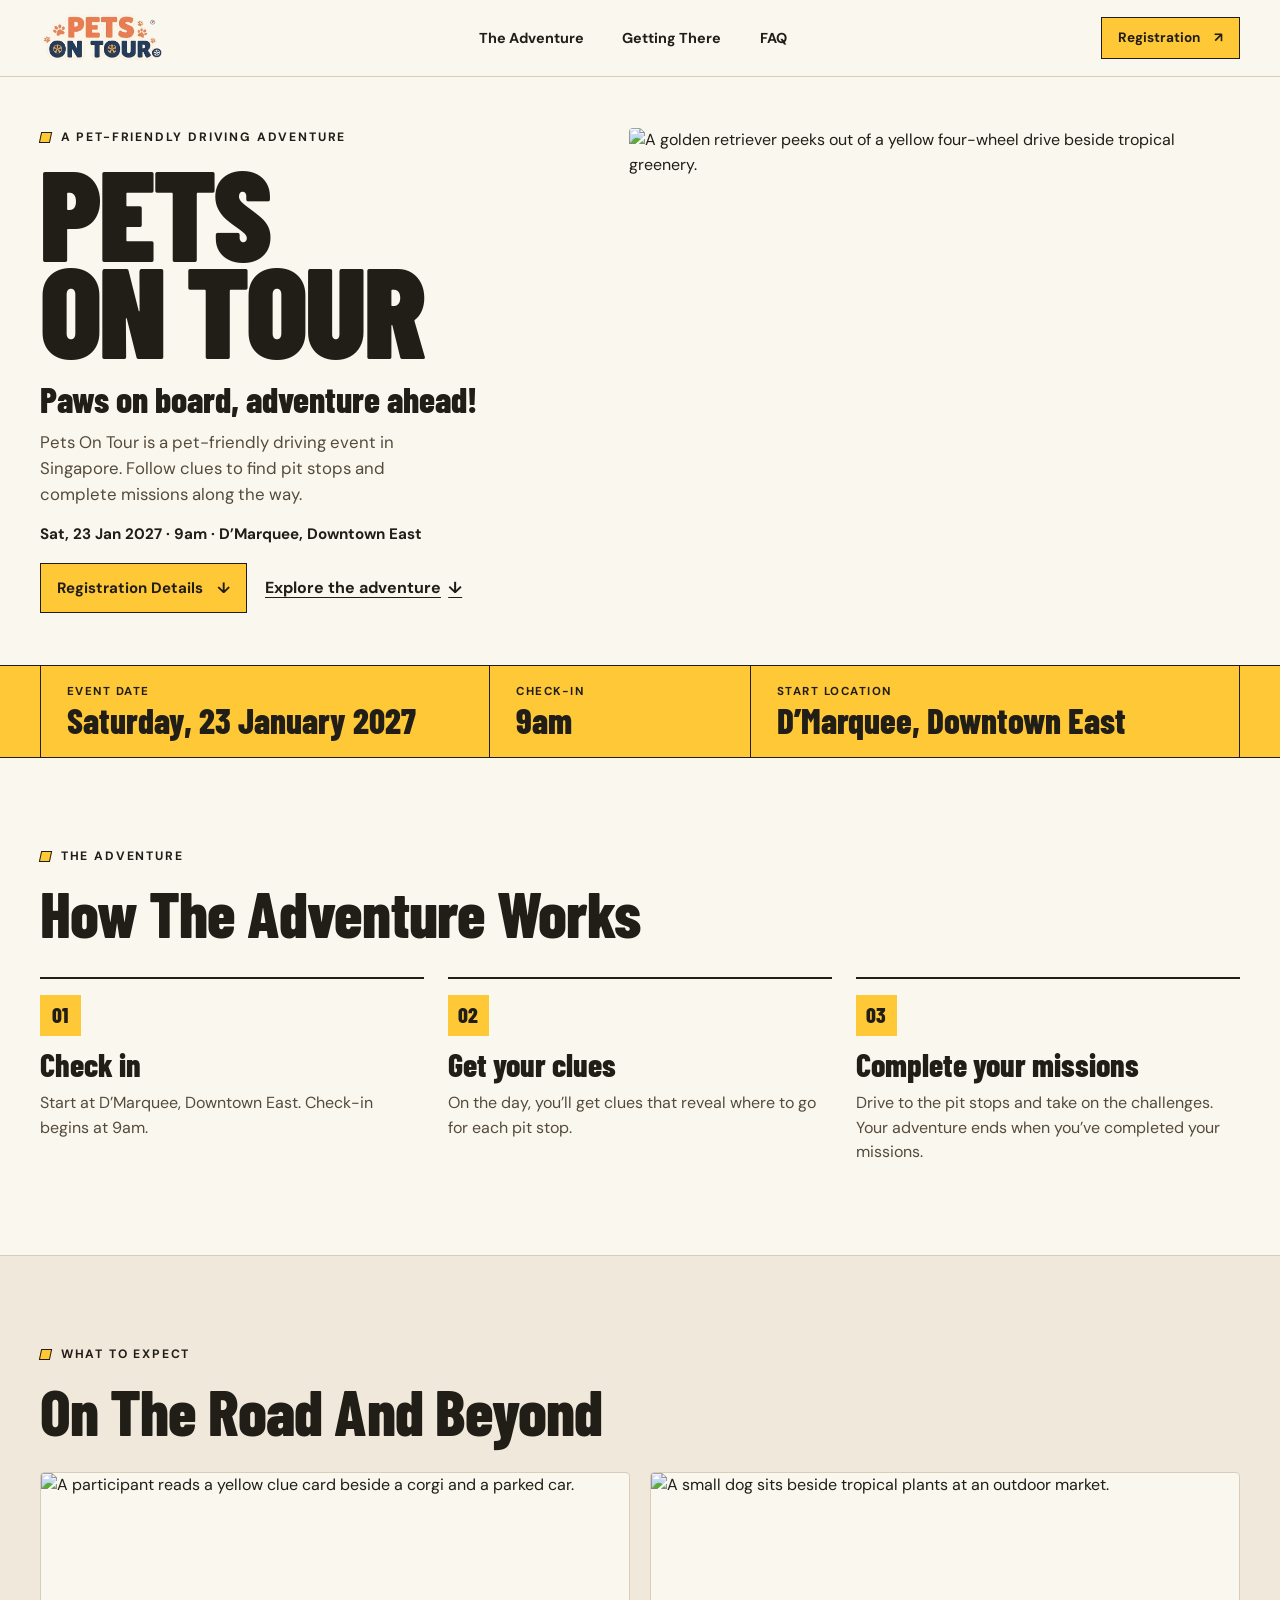
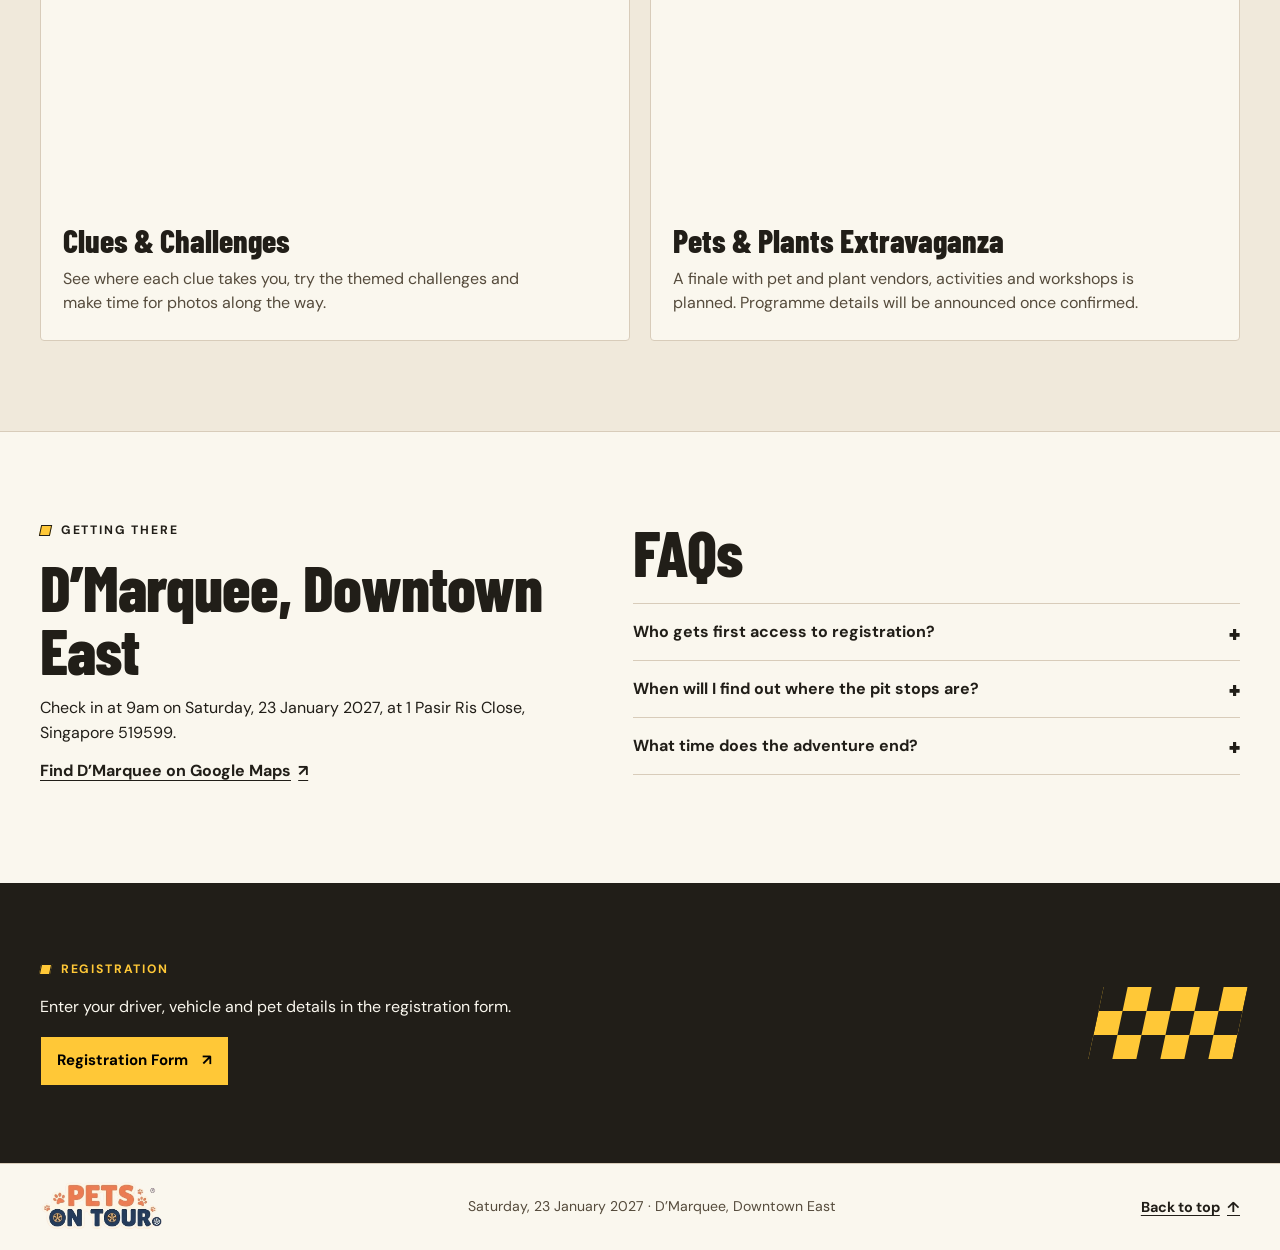
==== commit c35102c5: "Complete event and site metadata for search" ====
--- a/index.html
+++ b/index.html
@@ -10,18 +10,28 @@
   <script type="application/ld+json">
   {
     "@context": "https://schema.org",
+    "@type": "WebSite",
+    "name": "Pets On Tour",
+    "url": "https://petsontoursg.com/"
+  }
+  </script>
+  <script type="application/ld+json">
+  {
+    "@context": "https://schema.org",
     "@type": "Event",
     "name": "Pets On Tour",
     "url": "https://petsontoursg.com/",
-    "description": "A pet-friendly driving event in Singapore. Follow clues to find pit stops and complete missions. Check-in begins at 9am.",
-    "startDate": "2027-01-23",
+    "description": "A pet-friendly driving adventure starting at D’Marquee, Downtown East. Check in at 9am, then follow clues to find pit stops and complete missions.",
+    "startDate": "2027-01-23T09:00:00+08:00",
     "eventAttendanceMode": "https://schema.org/OfflineEventAttendanceMode",
     "location": {
       "@type": "Place",
       "name": "D’Marquee, Downtown East",
       "address": {
         "@type": "PostalAddress",
+        "streetAddress": "1 Pasir Ris Close",
         "addressLocality": "Singapore",
+        "postalCode": "519599",
         "addressCountry": "SG"
       }
     },
@@ -108,7 +118,7 @@
       <section id="arrival" class="arrival" aria-labelledby="arrival-title">
         <p class="eyebrow"><span aria-hidden="true"></span> Getting there</p>
         <h2 id="arrival-title">D’Marquee, Downtown East</h2>
-        <p>Check in at 9am on Saturday, 23 January 2027.</p>
+        <p>Check in at 9am on Saturday, 23 January 2027, at 1 Pasir Ris Close, Singapore 519599.</p>
         <a class="text-link" href="https://www.google.com/maps/search/?api=1&amp;query=D%27Marquee+Downtown+East+Singapore">Find D’Marquee on Google Maps <span aria-hidden="true">↗</span></a>
       </section>
       <section id="faq" class="faq" aria-labelledby="faq-title">
@@ -132,7 +142,7 @@
       <div class="container registration-inner">
         <div>
           <p id="registration-title" class="eyebrow"><span aria-hidden="true"></span> Registration</p>
-          <p>Sign Up Here!</p>
+          <p>Enter your driver, vehicle and pet details in the registration form.</p>
           <a class="button" href="https://forms.gle/8eM7j7muSxUhmRhAA">Registration Form <span aria-hidden="true">↗</span></a>
         </div>
         <div class="finish-line" aria-hidden="true"></div>
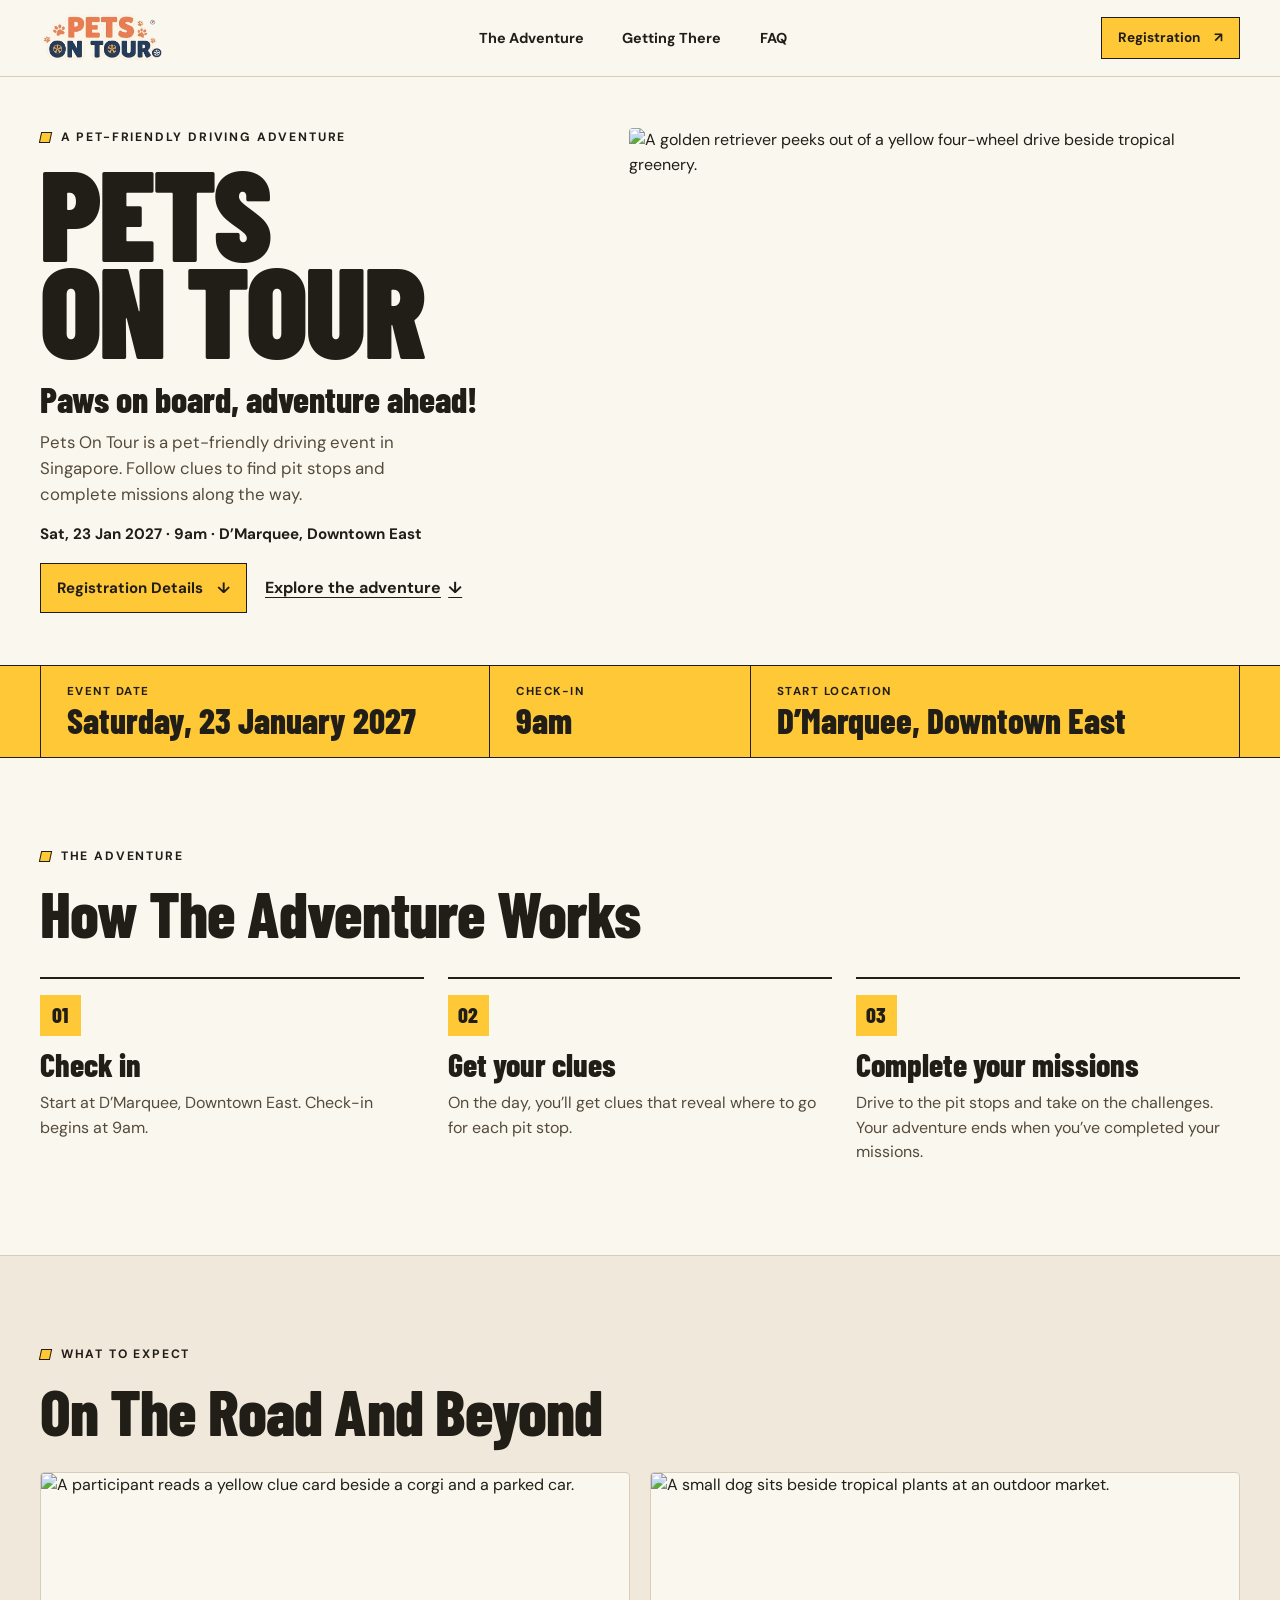
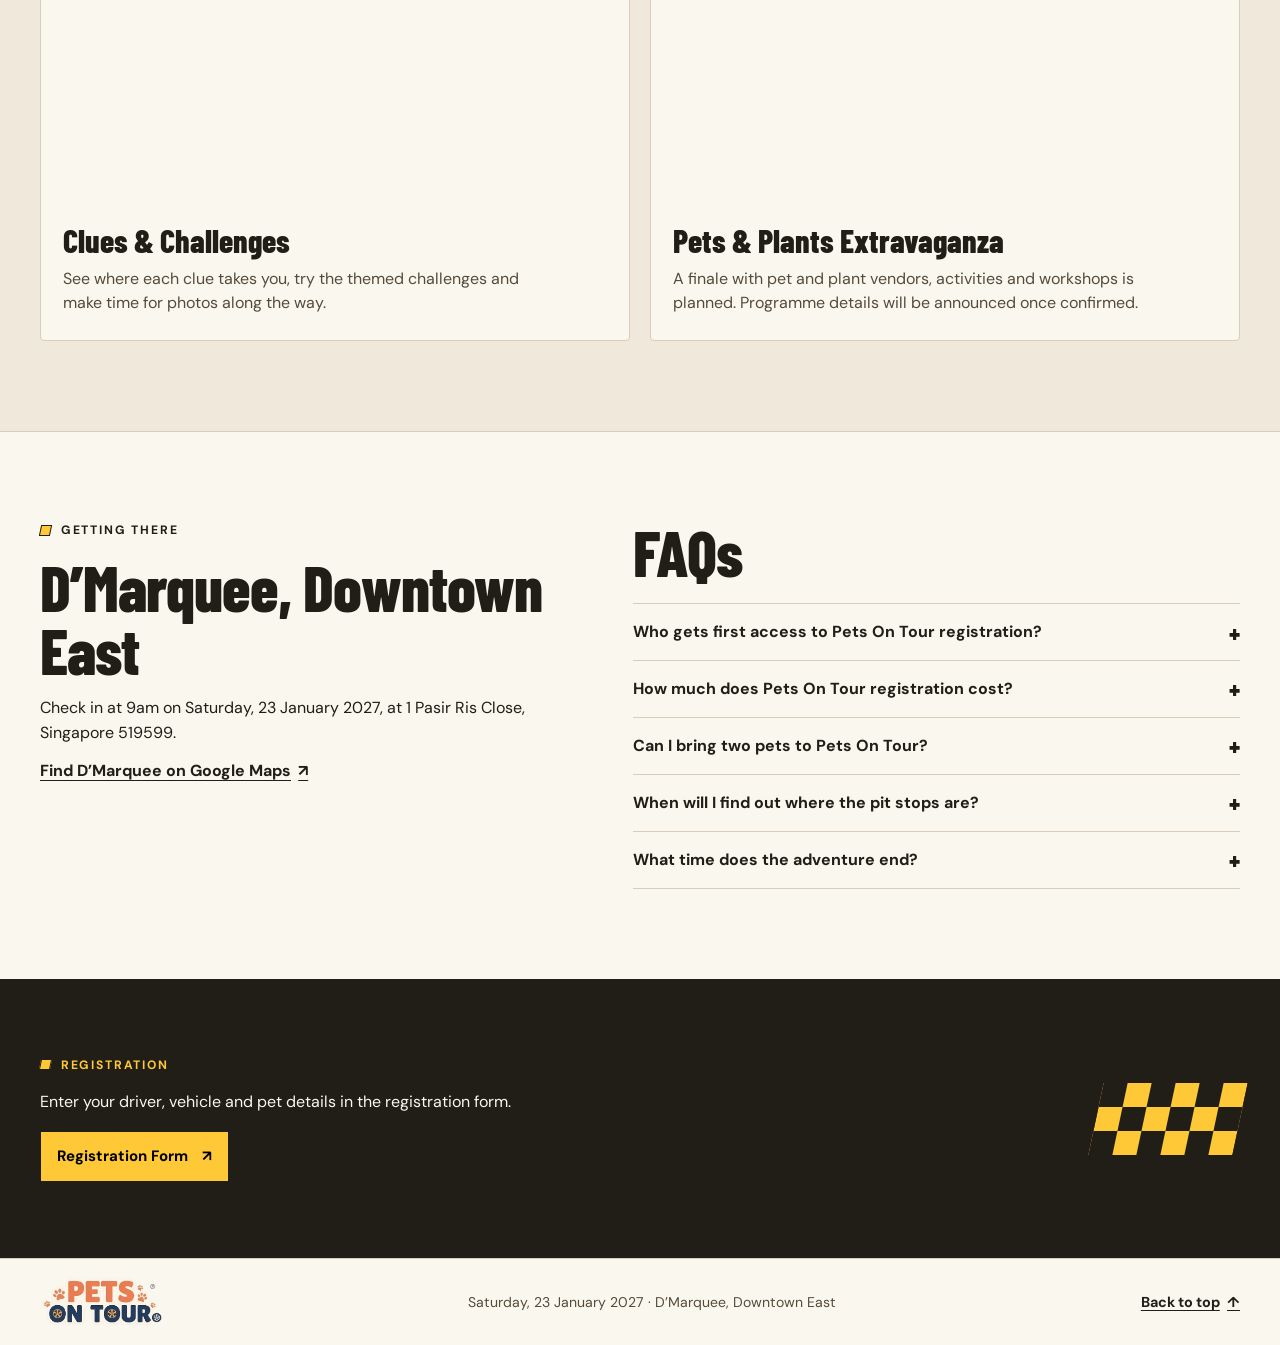
==== commit e9b64a9c: "Answer common event registration questions" ====
--- a/index.html
+++ b/index.html
@@ -124,8 +124,16 @@
       <section id="faq" class="faq" aria-labelledby="faq-title">
         <h2 id="faq-title">FAQs</h2>
         <details>
-          <summary>Who gets first access to registration?</summary>
-          <p>Members of the Automobile Association of Singapore (AAS) get first access.</p>
+          <summary>Who gets first access to Pets On Tour registration?</summary>
+          <p>Members of the Automobile Association of Singapore (AAS) get first access. If you’re an AAS member, have your membership number ready when you register.</p>
+        </details>
+        <details>
+          <summary>How much does Pets On Tour registration cost?</summary>
+          <p>For the registration fee, what it covers and when general registration opens, <a href="mailto:admin@ascentgroup.sg">email the event organisers</a>.</p>
+        </details>
+        <details>
+          <summary>Can I bring two pets to Pets On Tour?</summary>
+          <p>Yes. Each vehicle can carry up to two pets. Submit one registration form per vehicle and include the name, type and breed of each pet you’re bringing.</p>
         </details>
         <details>
           <summary>When will I find out where the pit stops are?</summary>
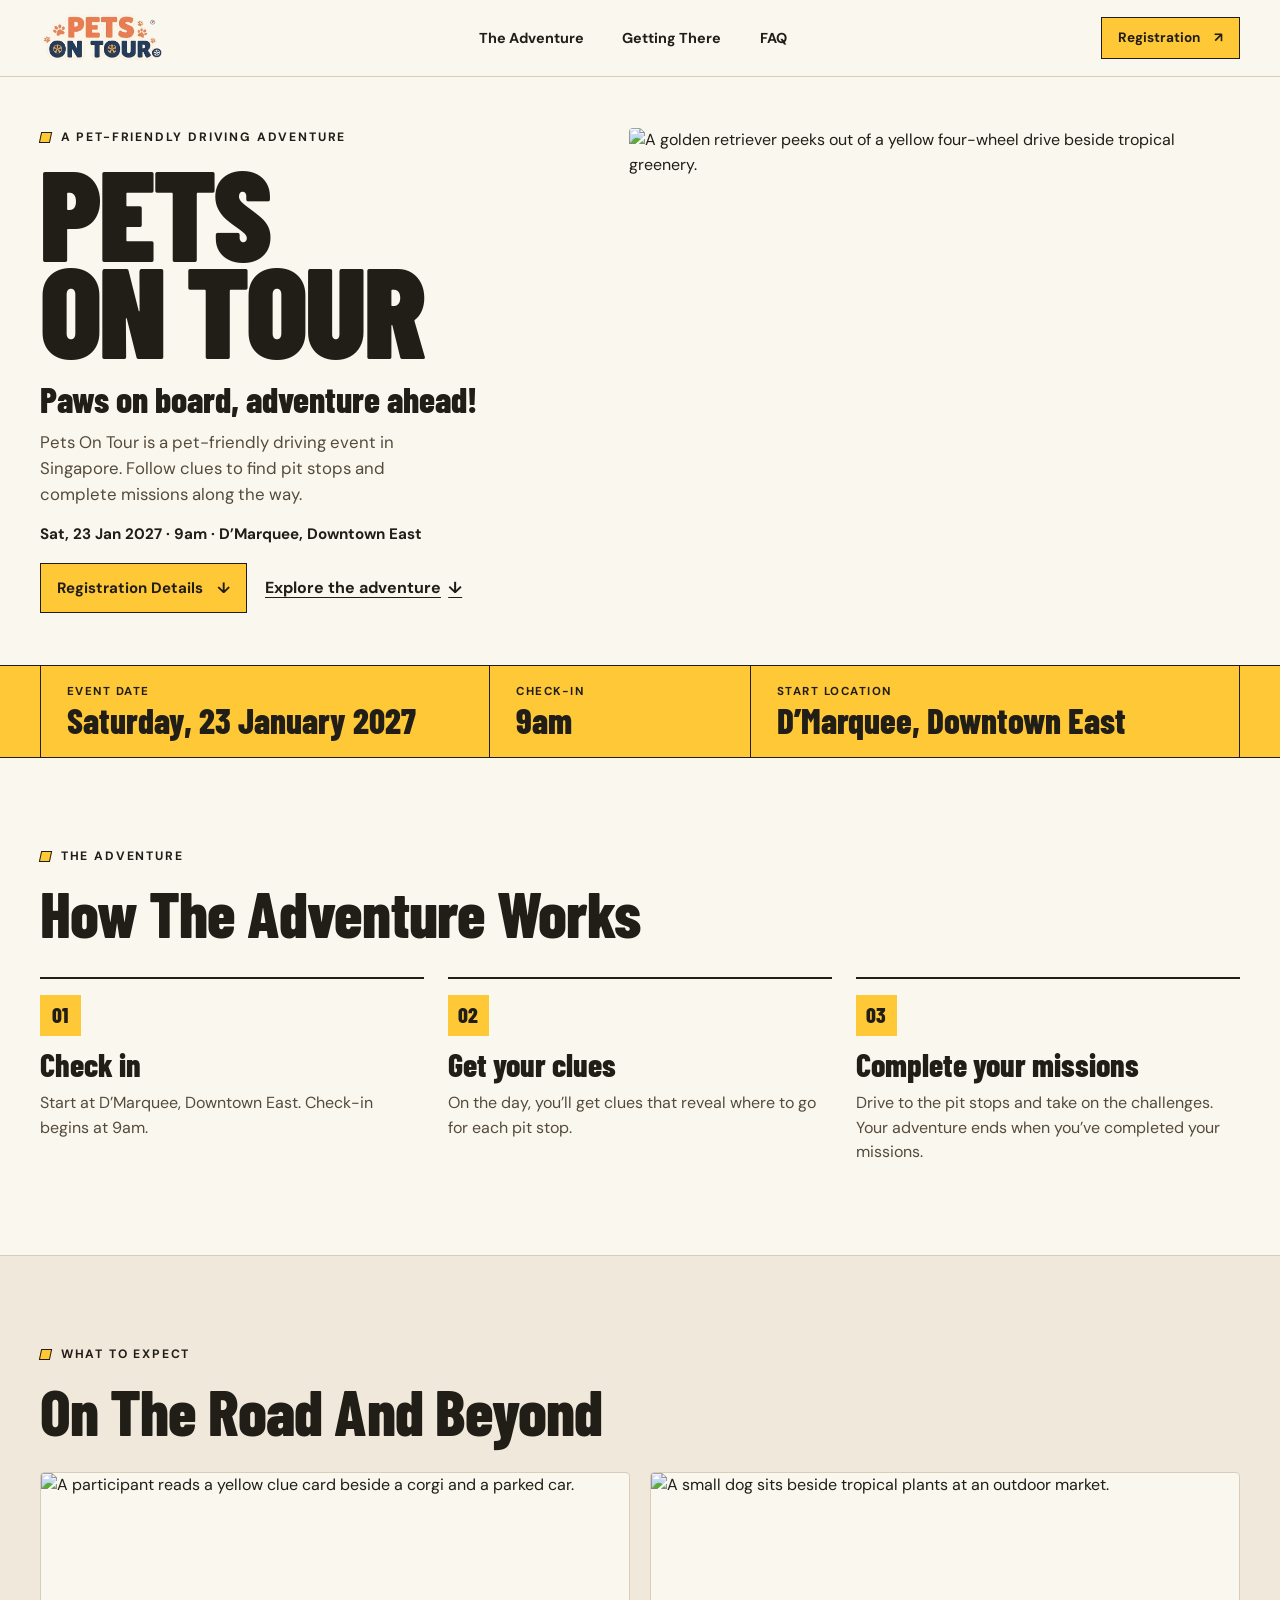
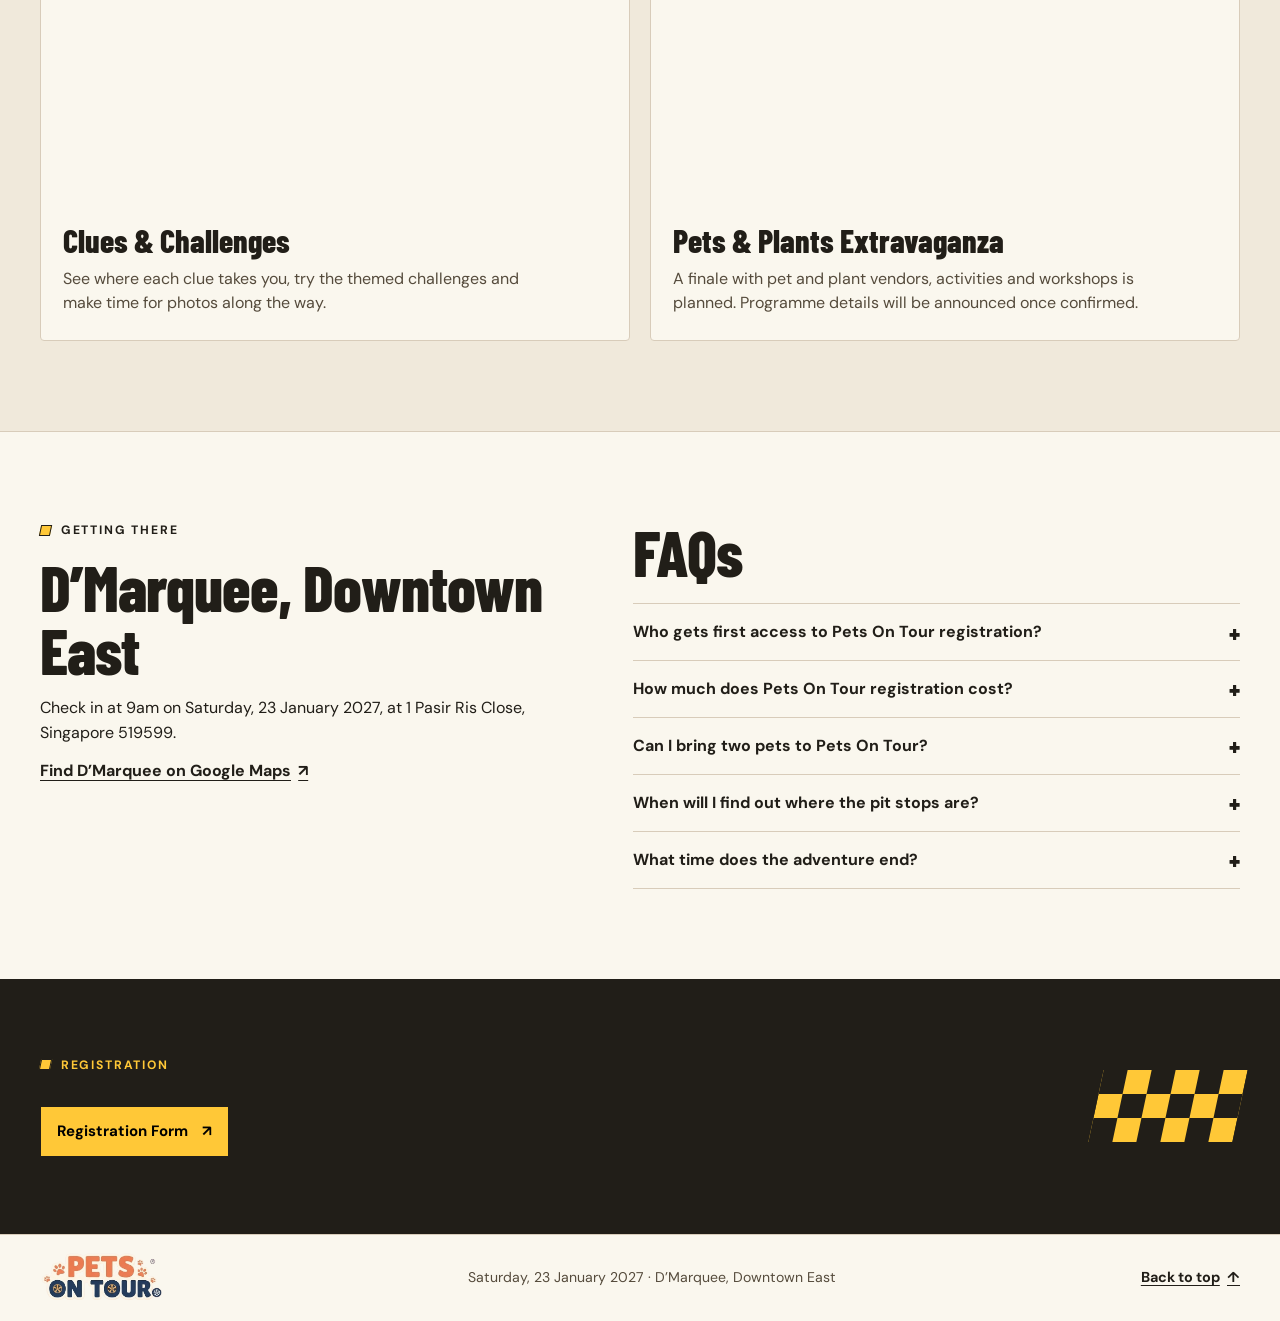
==== commit 9e161909: "Update index.html" ====
--- a/index.html
+++ b/index.html
@@ -150,7 +150,6 @@
       <div class="container registration-inner">
         <div>
           <p id="registration-title" class="eyebrow"><span aria-hidden="true"></span> Registration</p>
-          <p>Enter your driver, vehicle and pet details in the registration form.</p>
           <a class="button" href="https://forms.gle/8eM7j7muSxUhmRhAA">Registration Form <span aria-hidden="true">↗</span></a>
         </div>
         <div class="finish-line" aria-hidden="true"></div>
